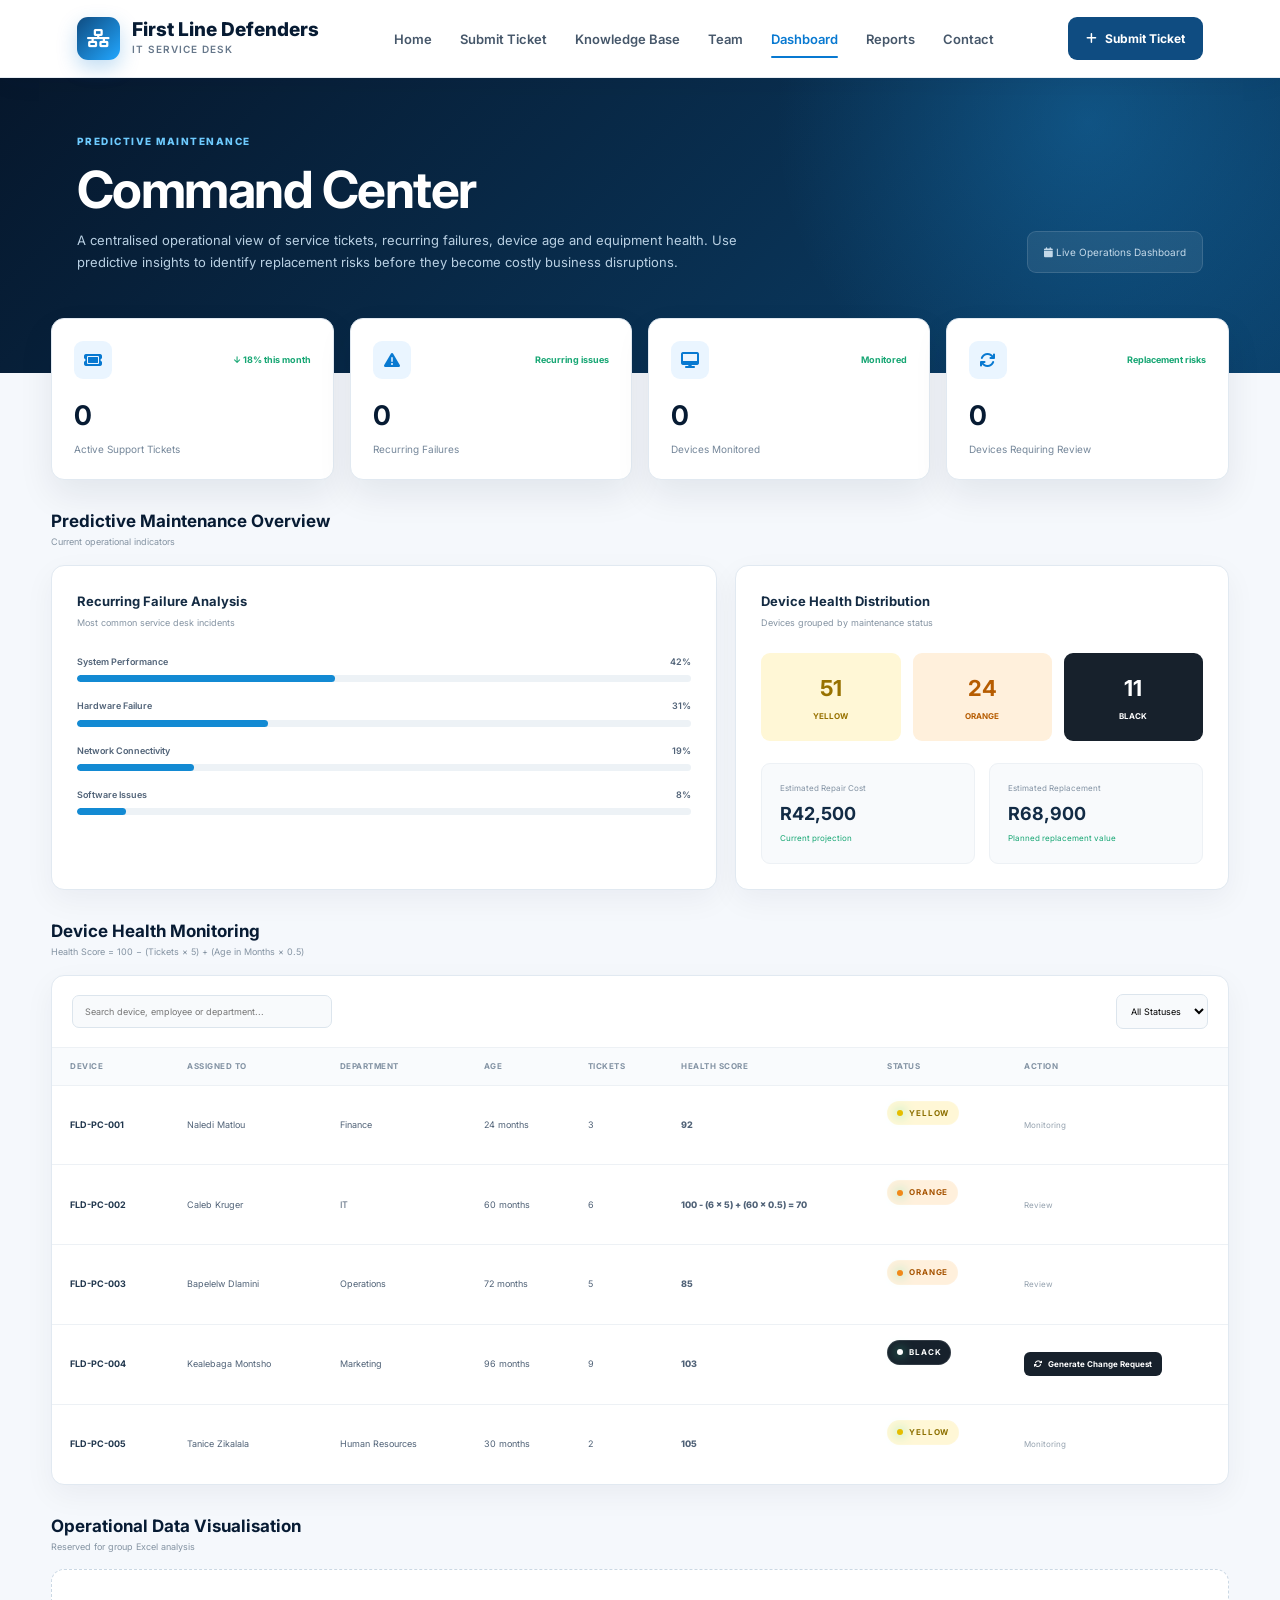
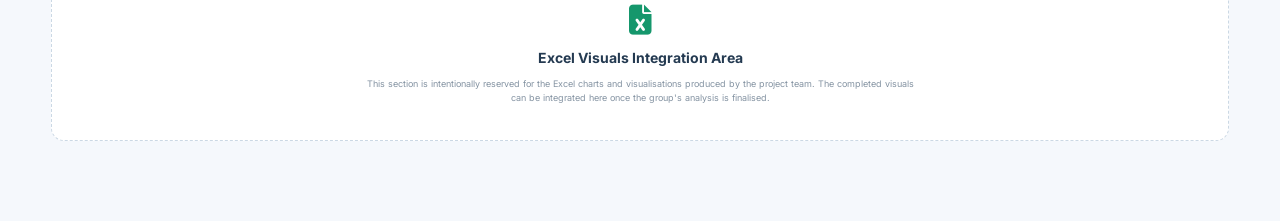
==== pages/dashboard.html @ 2c53c9c9 "Added Predictive Maintenance Command Center" ====
<!DOCTYPE html>
<html lang="en">

<head>

    <meta charset="UTF-8">
    <meta name="viewport" content="width=device-width, initial-scale=1.0">

    <title>Command Center | First Line Defenders</title>

    <link rel="preconnect" href="https://fonts.googleapis.com">
    <link rel="preconnect" href="https://fonts.gstatic.com" crossorigin>

    <link href="https://fonts.googleapis.com/css2?family=Inter:wght@400;500;600;700;800&display=swap"
        rel="stylesheet">

    <link rel="stylesheet"
        href="https://cdnjs.cloudflare.com/ajax/libs/font-awesome/6.6.0/css/all.min.css">

    <link rel="stylesheet" href="../css/style.css">


    <style>

        /* =====================================================
           FIRST LINE DEFENDERS
           PREDICTIVE MAINTENANCE COMMAND CENTER
        ===================================================== */

        .dashboard-page {
            min-height: 100vh;
            background: #f5f8fc;
        }


        /* =====================================================
           DASHBOARD HERO
        ===================================================== */

        .dashboard-hero {
            padding: 55px 6% 100px;
            color: white;

            background:
                radial-gradient(
                    circle at 85% 15%,
                    rgba(36, 172, 255, .25),
                    transparent 28%
                ),
                linear-gradient(
                    135deg,
                    #06172c,
                    #0b426d
                );
        }

        .dashboard-header {
            max-width: 1320px;
            margin: auto;

            display: flex;
            align-items: flex-end;
            justify-content: space-between;
            gap: 30px;
        }

        .dashboard-title-area {
            max-width: 700px;
        }

        .dashboard-title-area h1 {
            margin: 14px 0 12px;

            font-size: clamp(32px, 4vw, 52px);
            line-height: 1.05;

            letter-spacing: -1.5px;
        }

        .dashboard-title-area p {
            color: #b9d0e3;
            font-size: 13px;
            line-height: 1.7;
        }

        .dashboard-date {
            padding: 12px 16px;

            color: #c4d9e9;

            background: rgba(255,255,255,.08);

            border: 1px solid rgba(255,255,255,.12);

            border-radius: 9px;

            font-size: 10px;
        }


        /* =====================================================
           DASHBOARD CONTAINER
        ===================================================== */

        .dashboard-container {
            max-width: 1320px;

            margin: -55px auto 80px;

            padding: 0 4%;

            position: relative;
            z-index: 5;
        }


        /* =====================================================
           STAT CARDS
        ===================================================== */

        .stat-grid {
            display: grid;

            grid-template-columns:
                repeat(4, 1fr);

            gap: 16px;
        }

        .stat-card {
            padding: 22px;

            background: white;

            border: 1px solid #e1e9f1;

            border-radius: 13px;

            box-shadow:
                0 15px 35px rgba(7,27,51,.08);
        }

        .stat-card-top {
            display: flex;

            justify-content: space-between;
            align-items: center;
        }

        .stat-icon {
            width: 38px;
            height: 38px;

            display: grid;
            place-items: center;

            color: #0879d1;

            background: #eaf5ff;

            border-radius: 9px;
        }

        .stat-card h3 {
            margin-top: 15px;

            color: #071b33;

            font-size: 27px;
        }

        .stat-card p {
            margin-top: 4px;

            color: #75879a;

            font-size: 10px;
        }

        .stat-change {
            color: #16a673;

            font-size: 9px;
            font-weight: 700;
        }


        /* =====================================================
           SECTION
        ===================================================== */

        .dashboard-section {
            margin-top: 28px;
        }

        .dashboard-section-heading {
            display: flex;

            align-items: center;
            justify-content: space-between;

            margin-bottom: 15px;
        }

        .dashboard-section-heading h2 {
            color: #071b33;

            font-size: 17px;
        }

        .dashboard-section-heading p {
            color: #8493a2;

            font-size: 9px;
        }


        /* =====================================================
           ANALYTICS CARDS
        ===================================================== */

        .analytics-grid {
            display: grid;

            grid-template-columns:
                1.35fr 1fr;

            gap: 18px;
        }

        .analytics-card {
            padding: 25px;

            background: white;

            border: 1px solid #e1e9f1;

            border-radius: 13px;

            box-shadow:
                0 10px 30px rgba(7,27,51,.05);
        }

        .analytics-card h3 {
            color: #142b43;

            font-size: 13px;
        }

        .analytics-card-subtitle {
            margin-top: 4px;

            color: #8493a2;

            font-size: 9px;
        }


        /* =====================================================
           FAILURE BARS
        ===================================================== */

        .failure-list {
            margin-top: 25px;
        }

        .failure-item {
            margin-bottom: 17px;
        }

        .failure-label {
            display: flex;

            justify-content: space-between;

            margin-bottom: 6px;

            color: #506277;

            font-size: 9px;
            font-weight: 600;
        }

        .failure-bar {
            height: 7px;

            overflow: hidden;

            background: #edf2f6;

            border-radius: 20px;
        }

        .failure-progress {
            height: 100%;

            border-radius: 20px;

            background: #138ad3;
        }


        /* =====================================================
           HEALTH SUMMARY
        ===================================================== */

        .health-summary {
            display: grid;

            grid-template-columns:
                repeat(3, 1fr);

            gap: 12px;

            margin-top: 23px;
        }

        .health-box {
            padding: 18px 12px;

            text-align: center;

            border-radius: 9px;
        }

        .health-box strong {
            display: block;

            font-size: 22px;
        }

        .health-box span {
            display: block;

            margin-top: 4px;

            font-size: 8px;
            font-weight: 700;
        }

        .health-yellow {
            color: #987200;
            background: #fff7d6;
        }

        .health-orange {
            color: #b65c00;
            background: #fff0dc;
        }

        .health-black {
            color: #ffffff;
            background: #17212c;
        }


        /* =====================================================
           COST INSIGHT
        ===================================================== */

        .cost-grid {
            display: grid;

            grid-template-columns:
                1fr 1fr;

            gap: 14px;

            margin-top: 22px;
        }

        .cost-box {
            padding: 18px;

            border-radius: 9px;

            background: #f8fafc;

            border: 1px solid #edf1f5;
        }

        .cost-box span {
            display: block;

            color: #8292a3;

            font-size: 8px;
        }

        .cost-box strong {
            display: block;

            margin-top: 5px;

            color: #122b45;

            font-size: 18px;
        }

        .cost-box small {
            display: block;

            margin-top: 4px;

            color: #16a673;

            font-size: 8px;
        }


        /* =====================================================
           DEVICE TABLE
        ===================================================== */

        .device-card {
            overflow: hidden;

            background: white;

            border: 1px solid #e1e9f1;

            border-radius: 13px;

            box-shadow:
                0 10px 30px rgba(7,27,51,.05);
        }

        .device-toolbar {
            display: flex;

            justify-content: space-between;
            align-items: center;

            gap: 15px;

            padding: 18px 20px;

            border-bottom: 1px solid #edf1f5;
        }

        .device-search {
            width: 260px;

            padding: 10px 12px;

            background: #f8fafc;

            border: 1px solid #dce5ed;

            border-radius: 7px;

            outline: none;

            font-family: inherit;
            font-size: 9px;
        }

        .device-filter {
            padding: 10px;

            background: #f8fafc;

            border: 1px solid #dce5ed;

            border-radius: 7px;

            font-family: inherit;
            font-size: 9px;
        }

        .device-table-wrapper {
            overflow-x: auto;
        }

        .device-table {
            width: 100%;

            border-collapse: collapse;

            min-width: 900px;
        }

        .device-table th {
            padding: 12px 18px;

            color: #8292a3;

            background: #f9fbfd;

            text-align: left;

            font-size: 8px;
            font-weight: 700;

            text-transform: uppercase;
            letter-spacing: .5px;
        }

        .device-table td {
            padding: 15px 18px;

            color: #506277;

            border-top: 1px solid #edf1f5;

            font-size: 9px;
        }

        .device-table td strong {
            color: #20364d;
        }


        /* =====================================================
           STATUS
        ===================================================== */

        .status-pill {
            display: inline-flex;

            align-items: center;

            gap: 6px;

            padding: 5px 9px;

            border-radius: 20px;

            font-size: 8px;
            font-weight: 700;
        }

        .status-dot {
            width: 6px;
            height: 6px;

            border-radius: 50%;
        }

        .status-yellow {
            color: #8d7000;
            background: #fff7d6;
        }

        .status-yellow .status-dot {
            background: #e6bd00;
        }

        .status-orange {
            color: #a65300;
            background: #fff0dc;
        }

        .status-orange .status-dot {
            background: #f18a1a;
        }

        .status-black {
            color: white;
            background: #17212c;
        }

        .status-black .status-dot {
            background: #ffffff;
        }


        /* =====================================================
           HEALTH SCORE
        ===================================================== */

        .health-score {
            font-weight: 800;
        }

        .score-good {
            color: #15976c;
        }

        .score-warning {
            color: #d77900;
        }

        .score-critical {
            color: #202b35;
        }


        /* =====================================================
           CHANGE REQUEST BUTTON
        ===================================================== */

        .change-request-button {
            display: inline-flex;

            align-items: center;

            gap: 6px;

            padding: 7px 10px;

            color: white;

            background: #17212c;

            border: none;

            border-radius: 6px;

            cursor: pointer;

            font-family: inherit;

            font-size: 8px;
            font-weight: 700;

            transition: .2s ease;
        }

        .change-request-button:hover {
            background: #0879d1;

            transform: translateY(-1px);
        }

        .monitoring-text {
            color: #94a1ae;

            font-size: 8px;
        }


        /* =====================================================
           CHANGE REQUEST MODAL
        ===================================================== */

        .modal-overlay {
            display: none;

            position: fixed;

            inset: 0;

            z-index: 1000;

            align-items: center;
            justify-content: center;

            padding: 20px;

            background: rgba(3,15,29,.65);

            backdrop-filter: blur(5px);
        }

        .modal-overlay.show {
            display: flex;
        }

        .modal {
            width: 100%;
            max-width: 480px;

            padding: 30px;

            background: white;

            border-radius: 15px;

            box-shadow: 0 25px 80px rgba(0,0,0,.25);
        }

        .modal-icon {
            width: 50px;
            height: 50px;

            display: grid;

            place-items: center;

            margin-bottom: 15px;

            color: white;

            background: #17212c;

            border-radius: 10px;
        }

        .modal h2 {
            color: #071b33;

            font-size: 20px;
        }

        .modal p {
            margin-top: 8px;

            color: #718296;

            font-size: 10px;

            line-height: 1.6;
        }

        .change-details {
            margin: 20px 0;

            padding: 15px;

            background: #f7f9fb;

            border: 1px solid #e6edf3;

            border-radius: 8px;
        }

        .change-details div {
            display: flex;

            justify-content: space-between;

            padding: 6px 0;

            color: #718296;

            font-size: 9px;
        }

        .change-details strong {
            color: #26384b;
        }

        .modal-actions {
            display: flex;

            justify-content: flex-end;

            gap: 8px;
        }

        .modal-button {
            padding: 10px 15px;

            border-radius: 7px;

            border: none;

            font-family: inherit;

            font-size: 9px;
            font-weight: 700;

            cursor: pointer;
        }

        .modal-cancel {
            color: #66778a;

            background: #eef2f6;
        }

        .modal-confirm {
            color: white;

            background: #17212c;
        }


        /* =====================================================
           EXCEL PLACEHOLDER
        ===================================================== */

        .excel-placeholder {
            padding: 35px;

            text-align: center;

            background: white;

            border: 1.5px dashed #cbd8e4;

            border-radius: 13px;
        }

        .excel-placeholder i {
            margin-bottom: 12px;

            color: #15976c;

            font-size: 30px;
        }

        .excel-placeholder h3 {
            color: #243a51;

            font-size: 14px;
        }

        .excel-placeholder p {
            max-width: 550px;

            margin: 7px auto 0;

            color: #8493a2;

            font-size: 9px;

            line-height: 1.6;
        }


        /* =====================================================
           RESPONSIVE
        ===================================================== */

        @media(max-width:1000px) {

            .stat-grid {
                grid-template-columns:
                    repeat(2,1fr);
            }

            .analytics-grid {
                grid-template-columns: 1fr;
            }

        }


        @media(max-width:650px) {

            .dashboard-header {
                flex-direction: column;
                align-items: flex-start;
            }

            .stat-grid {
                grid-template-columns: 1fr;
            }

            .health-summary {
                grid-template-columns: 1fr;
            }

            .device-toolbar {
                flex-direction: column;
                align-items: stretch;
            }

            .device-search {
                width: 100%;
            }

        }

    </style>

</head>


<body>


<!-- =====================================================
     HEADER
===================================================== -->

<header class="site-header">

    <nav class="navbar">

        <a href="../index.html" class="brand">

            <div class="brand-icon">
                <i class="fa-solid fa-network-wired"></i>
            </div>

            <div>

                <span class="brand-name">
                    First Line Defenders
                </span>

                <span class="brand-subtitle">
                    IT Service Desk
                </span>

            </div>

        </a>


        <button
            class="mobile-menu-btn"
            id="mobileMenuBtn"
        >
            <i class="fa-solid fa-bars"></i>
        </button>


        <ul class="nav-links" id="navLinks">

            <li>
                <a href="../index.html">
                    Home
                </a>
            </li>

            <li>
                <a href="tickets.html">
                    Submit Ticket
                </a>
            </li>

            <li>
                <a href="knowledgebase.html">
                    Knowledge Base
                </a>
            </li>

            <li>
                <a href="team.html">
                    Team
                </a>
            </li>

            <li>
                <a
                    href="dashboard.html"
                    class="active"
                >
                    Dashboard
                </a>
            </li>

            <li>
                <a href="reports.html">
                    Reports
                </a>
            </li>

            <li>
                <a href="contact.html">
                    Contact
                </a>
            </li>

        </ul>


        <a
            href="tickets.html"
            class="nav-button"
        >

            <i class="fa-solid fa-plus"></i>

            Submit Ticket

        </a>

    </nav>

</header>


<main class="dashboard-page">


<!-- =====================================================
     HERO
===================================================== -->

<section class="dashboard-hero">

    <div class="dashboard-header">

        <div class="dashboard-title-area">

            <span class="section-label light">
                PREDICTIVE MAINTENANCE
            </span>

            <h1>
                Command Center
            </h1>

            <p>
                A centralised operational view of service tickets,
                recurring failures, device age and equipment health.
                Use predictive insights to identify replacement risks
                before they become costly business disruptions.
            </p>

        </div>


        <div class="dashboard-date">

            <i class="fa-solid fa-calendar"></i>

            Live Operations Dashboard

        </div>

    </div>

</section>


<!-- =====================================================
     DASHBOARD
===================================================== -->

<section class="dashboard-container">


    <!-- =================================================
         STATISTICS
    ================================================== -->

    <div class="stat-grid">


        <div class="stat-card">

            <div class="stat-card-top">

                <div class="stat-icon">
                    <i class="fa-solid fa-ticket"></i>
                </div>

                <span class="stat-change">
                    ↓ 18% this month
                </span>

            </div>

            <h3 data-target="124">
                0
            </h3>

            <p>
                Active Support Tickets
            </p>

        </div>


        <div class="stat-card">

            <div class="stat-card-top">

                <div class="stat-icon">
                    <i class="fa-solid fa-triangle-exclamation"></i>
                </div>

                <span class="stat-change">
                    Recurring issues
                </span>

            </div>

            <h3 data-target="37">
                0
            </h3>

            <p>
                Recurring Failures
            </p>

        </div>


        <div class="stat-card">

            <div class="stat-card-top">

                <div class="stat-icon">
                    <i class="fa-solid fa-desktop"></i>
                </div>

                <span class="stat-change">
                    Monitored
                </span>

            </div>

            <h3 data-target="86">
                0
            </h3>

            <p>
                Devices Monitored
            </p>

        </div>


        <div class="stat-card">

            <div class="stat-card-top">

                <div class="stat-icon">
                    <i class="fa-solid fa-arrows-rotate"></i>
                </div>

                <span class="stat-change">
                    Replacement risks
                </span>

            </div>

            <h3 data-target="11">
                0
            </h3>

            <p>
                Devices Requiring Review
            </p>

        </div>

    </div>


    <!-- =================================================
         ANALYTICS
    ================================================== -->

    <div class="dashboard-section">

        <div class="dashboard-section-heading">

            <div>

                <h2>
                    Predictive Maintenance Overview
                </h2>

                <p>
                    Current operational indicators
                </p>

            </div>

        </div>


        <div class="analytics-grid">


            <!-- FAILURE ANALYSIS -->

            <div class="analytics-card">

                <h3>
                    Recurring Failure Analysis
                </h3>

                <p class="analytics-card-subtitle">
                    Most common service desk incidents
                </p>


                <div class="failure-list">


                    <div class="failure-item">

                        <div class="failure-label">

                            <span>
                                System Performance
                            </span>

                            <span>
                                42%
                            </span>

                        </div>

                        <div class="failure-bar">

                            <div
                                class="failure-progress"
                                style="width:42%"
                            ></div>

                        </div>

                    </div>


                    <div class="failure-item">

                        <div class="failure-label">

                            <span>
                                Hardware Failure
                            </span>

                            <span>
                                31%
                            </span>

                        </div>

                        <div class="failure-bar">

                            <div
                                class="failure-progress"
                                style="width:31%"
                            ></div>

                        </div>

                    </div>


                    <div class="failure-item">

                        <div class="failure-label">

                            <span>
                                Network Connectivity
                            </span>

                            <span>
                                19%
                            </span>

                        </div>

                        <div class="failure-bar">

                            <div
                                class="failure-progress"
                                style="width:19%"
                            ></div>

                        </div>

                    </div>


                    <div class="failure-item">

                        <div class="failure-label">

                            <span>
                                Software Issues
                            </span>

                            <span>
                                8%
                            </span>

                        </div>

                        <div class="failure-bar">

                            <div
                                class="failure-progress"
                                style="width:8%"
                            ></div>

                        </div>

                    </div>

                </div>

            </div>


            <!-- HEALTH DISTRIBUTION -->

            <div class="analytics-card">

                <h3>
                    Device Health Distribution
                </h3>

                <p class="analytics-card-subtitle">
                    Devices grouped by maintenance status
                </p>


                <div class="health-summary">

                    <div class="health-box health-yellow">

                        <strong>
                            51
                        </strong>

                        <span>
                            YELLOW
                        </span>

                    </div>


                    <div class="health-box health-orange">

                        <strong>
                            24
                        </strong>

                        <span>
                            ORANGE
                        </span>

                    </div>


                    <div class="health-box health-black">

                        <strong>
                            11
                        </strong>

                        <span>
                            BLACK
                        </span>

                    </div>

                </div>


                <div class="cost-grid">

                    <div class="cost-box">

                        <span>
                            Estimated Repair Cost
                        </span>

                        <strong>
                            R42,500
                        </strong>

                        <small>
                            Current projection
                        </small>

                    </div>


                    <div class="cost-box">

                        <span>
                            Estimated Replacement
                        </span>

                        <strong>
                            R68,900
                        </strong>

                        <small>
                            Planned replacement value
                        </small>

                    </div>

                </div>

            </div>

        </div>

    </div>


    <!-- =================================================
         DEVICE MONITORING
    ================================================== -->

    <div class="dashboard-section">

        <div class="dashboard-section-heading">

            <div>

                <h2>
                    Device Health Monitoring
                </h2>

                <p>
                    Health Score = 100 − (Tickets × 5) + (Age in Months × 0.5)
                </p>

            </div>

        </div>


        <div class="device-card">


            <div class="device-toolbar">

                <input
                    type="text"
                    class="device-search"
                    id="deviceSearch"
                    placeholder="Search device, employee or department..."
                >


                <select
                    class="device-filter"
                    id="statusFilter"
                >

                    <option value="all">
                        All Statuses
                    </option>

                    <option value="yellow">
                        Yellow
                    </option>

                    <option value="orange">
                        Orange
                    </option>

                    <option value="black">
                        Black
                    </option>

                </select>

            </div>


            <div class="device-table-wrapper">

                <table class="device-table">

                    <thead>

                        <tr>

                            <th>
                                Device
                            </th>

                            <th>
                                Assigned To
                            </th>

                            <th>
                                Department
                            </th>

                            <th>
                                Age
                            </th>

                            <th>
                                Tickets
                            </th>

                            <th>
                                Health Score
                            </th>

                            <th>
                                Status
                            </th>

                            <th>
                                Action
                            </th>

                        </tr>

                    </thead>


                    <tbody id="deviceTableBody">


                        <!-- DEVICE 1 -->

                        <tr
                            data-status="yellow"
                            data-search="fld pc 001 naledi matlou finance"
                        >

                            <td>
                                <strong>
                                    FLD-PC-001
                                </strong>
                            </td>

                            <td>
                                Naledi Matlou
                            </td>

                            <td>
                                Finance
                            </td>

                            <td>
                                24 months
                            </td>

                            <td>
                                3
                            </td>

                            <td class="health-score score-good">
                                92
                            </td>

                            <td>

                                <span class="status-pill status-yellow">

                                    <span class="status-dot"></span>

                                    Yellow

                                </span>

                            </td>

                            <td>

                                <span class="monitoring-text">
                                    Monitoring
                                </span>

                            </td>

                        </tr>


                        <!-- DEVICE 2 -->

                        <tr
                            data-status="orange"
                            data-search="fld pc 002 caleb kruger it"
                        >

                            <td>
                                <strong>
                                    FLD-PC-002
                                </strong>
                            </td>

                            <td>
                                Caleb Kruger
                            </td>

                            <td>
                                IT
                            </td>

                            <td>
                                60 months
                            </td>

                            <td>
                                6
                            </td>

                            <td class="health-score score-warning">
                                100 - (6 × 5) + (60 × 0.5) = 70
                            </td>

                            <td>

                                <span class="status-pill status-orange">

                                    <span class="status-dot"></span>

                                    Orange

                                </span>

                            </td>

                            <td>

                                <span class="monitoring-text">
                                    Review
                                </span>

                            </td>

                        </tr>


                        <!-- DEVICE 3 -->

                        <tr
                            data-status="orange"
                            data-search="fld pc 003 bapelelw dlamini operations"
                        >

                            <td>
                                <strong>
                                    FLD-PC-003
                                </strong>
                            </td>

                            <td>
                                Bapelelw Dlamini
                            </td>

                            <td>
                                Operations
                            </td>

                            <td>
                                72 months
                            </td>

                            <td>
                                5
                            </td>

                            <td class="health-score score-warning">
                                85
                            </td>

                            <td>

                                <span class="status-pill status-orange">

                                    <span class="status-dot"></span>

                                    Orange

                                </span>

                            </td>

                            <td>

                                <span class="monitoring-text">
                                    Review
                                </span>

                            </td>

                        </tr>


                        <!-- DEVICE 4 -->

                        <tr
                            data-status="black"
                            data-search="fld pc 004 kealebaga montsho marketing"
                        >

                            <td>
                                <strong>
                                    FLD-PC-004
                                </strong>
                            </td>

                            <td>
                                Kealebaga Montsho
                            </td>

                            <td>
                                Marketing
                            </td>

                            <td>
                                96 months
                            </td>

                            <td>
                                9
                            </td>

                            <td class="health-score score-critical">
                                103
                            </td>

                            <td>

                                <span class="status-pill status-black">

                                    <span class="status-dot"></span>

                                    Black

                                </span>

                            </td>

                            <td>

                                <button
                                    class="change-request-button"
                                    onclick="openChangeRequest('FLD-PC-004','Kealebaga Montsho','Marketing','96 months','9','103')"
                                >

                                    <i class="fa-solid fa-arrows-rotate"></i>

                                    Generate Change Request

                                </button>

                            </td>

                        </tr>


                        <!-- DEVICE 5 -->

                        <tr
                            data-status="yellow"
                            data-search="fld pc 005 tanice zikalala human resources"
                        >

                            <td>
                                <strong>
                                    FLD-PC-005
                                </strong>
                            </td>

                            <td>
                                Tanice Zikalala
                            </td>

                            <td>
                                Human Resources
                            </td>

                            <td>
                                30 months
                            </td>

                            <td>
                                2
                            </td>

                            <td class="health-score score-good">
                                105
                            </td>

                            <td>

                                <span class="status-pill status-yellow">

                                    <span class="status-dot"></span>

                                    Yellow

                                </span>

                            </td>

                            <td>

                                <span class="monitoring-text">
                                    Monitoring
                                </span>

                            </td>

                        </tr>

                    </tbody>

                </table>

            </div>

        </div>

    </div>


    <!-- =================================================
         EXCEL VISUALS
    ================================================== -->

    <div class="dashboard-section">

        <div class="dashboard-section-heading">

            <div>

                <h2>
                    Operational Data Visualisation
                </h2>

                <p>
                    Reserved for group Excel analysis
                </p>

            </div>

        </div>


        <div class="excel-placeholder">

            <i class="fa-solid fa-file-excel"></i>

            <h3>
                Excel Visuals Integration Area
            </h3>

            <p>
                This section is intentionally reserved for the Excel
                charts and visualisations produced by the project team.
                The completed visuals can be integrated here once the
                group's analysis is finalised.
            </p>

        </div>

    </div>


</section>

</main>


<!-- =====================================================
     CHANGE REQUEST MODAL
===================================================== -->

<div
    class="modal-overlay"
    id="changeRequestModal"
>

    <div class="modal">

        <div class="modal-icon">

            <i class="fa-solid fa-arrows-rotate"></i>

        </div>


        <h2>
            Generate Replacement Change Request
        </h2>


        <p>
            This device has reached the Black maintenance status.
            A replacement change request should be created to prevent
            future service disruption.
        </p>


        <div
            class="change-details"
            id="changeDetails"
        >

        </div>


        <div class="modal-actions">

            <button
                class="modal-button modal-cancel"
                onclick="closeChangeRequest()"
            >
                Cancel
            </button>


            <button
                class="modal-button modal-confirm"
                onclick="confirmChangeRequest()"
            >

                <i class="fa-solid fa-check"></i>

                Create Change Request

            </button>

        </div>

    </div>

</div>


<!-- =====================================================
     JAVASCRIPT
===================================================== -->

<script>

    /* =====================================================
       MOBILE NAVIGATION
    ===================================================== */

    const mobileMenuBtn =
        document.getElementById("mobileMenuBtn");

    const navLinks =
        document.getElementById("navLinks");


    if (mobileMenuBtn && navLinks) {

        mobileMenuBtn.addEventListener("click", () => {

            navLinks.classList.toggle("show");

            const icon =
                mobileMenuBtn.querySelector("i");


            if (navLinks.classList.contains("show")) {

                icon.classList.remove("fa-bars");

                icon.classList.add("fa-xmark");

            } else {

                icon.classList.remove("fa-xmark");

                icon.classList.add("fa-bars");

            }

        });

    }


    /* =====================================================
       DEVICE SEARCH
    ===================================================== */

    const deviceSearch =
        document.getElementById("deviceSearch");

    const statusFilter =
        document.getElementById("statusFilter");

    const deviceRows =
        document.querySelectorAll("#deviceTableBody tr");


    function filterDevices() {

        const searchValue =
            deviceSearch.value.toLowerCase();

        const statusValue =
            statusFilter.value;


        deviceRows.forEach(row => {

            const searchText =
                row.dataset.search.toLowerCase();

            const rowStatus =
                row.dataset.status;


            const matchesSearch =
                searchText.includes(searchValue);


            const matchesStatus =
                statusValue === "all" ||
                rowStatus === statusValue;


            row.style.display =
                matchesSearch && matchesStatus
                    ? ""
                    : "none";

        });

    }


    deviceSearch.addEventListener(
        "input",
        filterDevices
    );


    statusFilter.addEventListener(
        "change",
        filterDevices
    );


    /* =====================================================
       CHANGE REQUEST
    ===================================================== */

    const modal =
        document.getElementById("changeRequestModal");

    const changeDetails =
        document.getElementById("changeDetails");


    function openChangeRequest(
        device,
        employee,
        department,
        age,
        tickets,
        score
    ) {

        changeDetails.innerHTML = `

            <div>
                <span>Device</span>
                <strong>${device}</strong>
            </div>

            <div>
                <span>Assigned To</span>
                <strong>${employee}</strong>
            </div>

            <div>
                <span>Department</span>
                <strong>${department}</strong>
            </div>

            <div>
                <span>Device Age</span>
                <strong>${age}</strong>
            </div>

            <div>
                <span>Support Tickets</span>
                <strong>${tickets}</strong>
            </div>

            <div>
                <span>Health Score</span>
                <strong>${score}</strong>
            </div>

        `;


        modal.classList.add("show");

    }


    function closeChangeRequest() {

        modal.classList.remove("show");

    }


    function confirmChangeRequest() {

        const changeNumber =
            "CR-" +
            Math.floor(
                100000 + Math.random() * 900000
            );


        changeDetails.innerHTML = `

            <div style="
                display:block;
                text-align:center;
                padding:15px;
            ">

                <strong style="
                    display:block;
                    font-size:18px;
                    color:#15976c;
                    margin-bottom:8px;
                ">
                    Change Request Created
                </strong>

                <span style="
                    display:block;
                    color:#718296;
                    margin-bottom:5px;
                ">
                    Replacement request reference
                </span>

                <strong style="
                    font-size:20px;
                    color:#071b33;
                ">
                    ${changeNumber}
                </strong>

            </div>

        `;


        document.querySelector(".modal-actions").innerHTML = `

            <button
                class="modal-button modal-confirm"
                onclick="closeChangeRequest()"
            >

                Close

            </button>

        `;

    }


    /* =====================================================
       CLOSE MODAL WHEN CLICKING OUTSIDE
    ===================================================== */

    modal.addEventListener("click", function(event) {

        if (event.target === modal) {

            closeChangeRequest();

        }

    });

</script>


</body>

</html>
---- css/style.css ----
/* =========================================================
   NOVATECH SERVICE OPERATIONS PORTAL
   Global Styles
========================================================= */

:root {
    --navy: #071b33;
    --dark-blue: #0f4c81;
    --blue: #0879d1;
    --bright-blue: #22a7ff;
    --light-blue: #eaf5ff;

    --white: #ffffff;
    --background: #f5f8fc;
    --surface: #ffffff;

    --text: #172536;
    --muted: #66778a;
    --border: #e2e9f1;

    --green: #16a673;
    --orange: #f59e0b;
    --purple: #7c5cff;

    --shadow: 0 15px 45px rgba(7, 27, 51, 0.08);
    --shadow-hover: 0 25px 55px rgba(7, 27, 51, 0.14);

    --radius: 18px;
}


/* =========================================================
   RESET
========================================================= */

* {
    margin: 0;
    padding: 0;
    box-sizing: border-box;
}

html {
    scroll-behavior: smooth;
}

body {
    font-family: "Inter", sans-serif;
    background: var(--background);
    color: var(--text);
    line-height: 1.6;
}

a {
    color: inherit;
    text-decoration: none;
}

button {
    font-family: inherit;
}

img {
    max-width: 100%;
}


/* =========================================================
   NAVIGATION
========================================================= */

.site-header {
    position: relative;
    z-index: 1000;
}

.navbar {
    width: 100%;
    min-height: 78px;

    padding: 0 6%;

    display: flex;
    align-items: center;
    justify-content: space-between;

    background: rgba(255, 255, 255, 0.96);

    border-bottom: 1px solid rgba(226, 233, 241, 0.8);

    box-shadow: 0 4px 25px rgba(7, 27, 51, 0.05);
}

.brand {
    display: flex;
    align-items: center;
    gap: 12px;

    min-width: 200px;
}

.brand-icon {
    width: 43px;
    height: 43px;

    display: grid;
    place-items: center;

    color: white;

    background: linear-gradient(
        135deg,
        var(--dark-blue),
        var(--bright-blue)
    );

    border-radius: 11px;

    box-shadow: 0 8px 20px rgba(8, 121, 209, 0.25);
}

.brand-icon i {
    font-size: 18px;
}

.brand-name {
    display: block;

    color: var(--navy);

    font-size: 19px;
    font-weight: 800;

    line-height: 1.1;
}

.brand-subtitle {
    display: block;

    color: var(--muted);

    font-size: 10px;
    font-weight: 600;

    text-transform: uppercase;
    letter-spacing: 1px;
}

.nav-links {
    display: flex;
    align-items: center;
    gap: 28px;

    list-style: none;
}

.nav-links a {
    position: relative;

    color: #46576a;

    font-size: 13px;
    font-weight: 600;

    padding: 29px 0;

    transition: 0.25s ease;
}

.nav-links a:hover,
.nav-links a.active {
    color: var(--blue);
}

.nav-links a.active::after {
    content: "";

    position: absolute;

    bottom: 18px;
    left: 0;

    width: 100%;
    height: 2px;

    background: var(--blue);

    border-radius: 5px;
}

.nav-button {
    display: inline-flex;
    align-items: center;
    gap: 8px;

    padding: 12px 18px;

    color: white;

    background: var(--dark-blue);

    border-radius: 9px;

    font-size: 12px;
    font-weight: 700;

    transition: 0.3s ease;
}

.nav-button:hover {
    background: var(--blue);
    transform: translateY(-2px);
}

.mobile-menu-btn {
    display: none;

    border: none;
    background: transparent;

    color: var(--navy);

    font-size: 24px;

    cursor: pointer;
}


/* =========================================================
   HERO
========================================================= */

.hero {
    position: relative;
    overflow: hidden;

    min-height: 690px;

    display: flex;
    align-items: center;

    padding: 90px 7%;

    color: white;

    background:
        radial-gradient(
            circle at 80% 20%,
            rgba(34, 167, 255, 0.22),
            transparent 30%
        ),
        radial-gradient(
            circle at 20% 80%,
            rgba(8, 121, 209, 0.2),
            transparent 30%
        ),
        linear-gradient(
            135deg,
            #06172c 0%,
            #0b2f55 50%,
            #0b4d80 100%
        );
}

.hero::before {
    content: "";

    position: absolute;

    width: 600px;
    height: 600px;

    right: -200px;
    top: -200px;

    border: 1px solid rgba(255, 255, 255, 0.08);

    border-radius: 50%;
}

.hero::after {
    content: "";

    position: absolute;

    width: 400px;
    height: 400px;

    right: -70px;
    top: -100px;

    border: 1px solid rgba(255, 255, 255, 0.06);

    border-radius: 50%;
}

.hero-grid {
    position: relative;
    z-index: 2;

    width: 100%;
    max-width: 1450px;

    margin: 0 auto;

    display: grid;
    grid-template-columns: 1fr 0.9fr;

    align-items: center;

    gap: 70px;
}

.hero-content {
    max-width: 700px;
}

.status-pill {
    display: inline-flex;
    align-items: center;
    gap: 9px;

    margin-bottom: 24px;
    padding: 8px 14px;

    color: #a9dfff;

    background: rgba(255, 255, 255, 0.07);

    border: 1px solid rgba(255, 255, 255, 0.12);

    border-radius: 50px;

    font-size: 11px;
    font-weight: 700;

    text-transform: uppercase;
    letter-spacing: 0.8px;
}

.status-dot {
    width: 7px;
    height: 7px;

    background: #42e6a4;

    border-radius: 50%;

    box-shadow: 0 0 12px #42e6a4;
}

.hero h1 {
    max-width: 750px;

    margin-bottom: 24px;

    font-size: clamp(44px, 5vw, 72px);
    line-height: 1.04;

    letter-spacing: -2.5px;
}

.hero h1 span {
    display: block;

    color: #59c2ff;
}

.hero-description {
    max-width: 650px;

    margin-bottom: 35px;

    color: #c4d7e9;

    font-size: 16px;
    line-height: 1.8;
}

.hero-buttons {
    display: flex;
    flex-wrap: wrap;
    gap: 13px;

    margin-bottom: 35px;
}

.primary-button,
.secondary-button {
    display: inline-flex;
    align-items: center;
    justify-content: center;
    gap: 9px;

    padding: 14px 21px;

    border-radius: 9px;

    font-size: 12px;
    font-weight: 700;

    transition: 0.3s ease;
}

.primary-button {
    color: white;

    background: var(--blue);

    box-shadow: 0 12px 25px rgba(8, 121, 209, 0.25);
}

.primary-button:hover {
    background: var(--bright-blue);
    transform: translateY(-3px);
}

.secondary-button {
    color: white;

    background: rgba(255, 255, 255, 0.07);

    border: 1px solid rgba(255, 255, 255, 0.2);
}

.secondary-button:hover {
    background: rgba(255, 255, 255, 0.13);

    transform: translateY(-3px);
}

.secondary-button.dark {
    color: var(--navy);

    background: white;

    border: none;
}

.hero-trust {
    display: flex;
    flex-wrap: wrap;
    gap: 20px;
}

.trust-item {
    display: flex;
    align-items: center;
    gap: 8px;

    color: #b8cadb;

    font-size: 11px;
    font-weight: 600;
}

.trust-item i {
    color: #56c4ff;
}


/* =========================================================
   HERO DASHBOARD PREVIEW
========================================================= */

.hero-dashboard {
    animation: floatDashboard 6s ease-in-out infinite;
}

@keyframes floatDashboard {

    0%,
    100% {
        transform: translateY(0);
    }

    50% {
        transform: translateY(-10px);
    }
}

.dashboard-window {
    overflow: hidden;

    background: #f6f9fc;

    border: 1px solid rgba(255, 255, 255, 0.16);

    border-radius: 18px;

    box-shadow: 0 35px 80px rgba(0, 0, 0, 0.35);
}

.window-header {
    height: 45px;

    display: flex;
    align-items: center;
    justify-content: space-between;

    padding: 0 17px;

    color: #718096;

    background: #ffffff;

    border-bottom: 1px solid #e5ebf1;

    font-size: 10px;
    font-weight: 700;
}

.window-controls {
    display: flex;
    gap: 5px;
}

.window-controls span {
    width: 7px;
    height: 7px;

    border-radius: 50%;

    background: #c7d0da;
}

.mini-dashboard {
    padding: 25px;
}

.mini-title {
    display: flex;
    justify-content: space-between;
    align-items: center;

    margin-bottom: 20px;
}

.mini-title small {
    color: #7a8999;

    font-size: 8px;
    font-weight: 800;

    letter-spacing: 1.2px;
}

.mini-title h3 {
    margin-top: 3px;

    color: var(--navy);

    font-size: 16px;
}

.live-badge {
    display: flex;
    align-items: center;
    gap: 5px;

    padding: 5px 8px;

    color: #15996a;

    background: #e8faf3;

    border-radius: 5px;

    font-size: 8px;
    font-weight: 800;
}

.live-badge span {
    width: 5px;
    height: 5px;

    background: #16a673;

    border-radius: 50%;
}

.mini-stats {
    display: grid;
    grid-template-columns: 1fr 1fr;

    gap: 10px;

    margin-bottom: 12px;
}

.mini-card {
    padding: 15px;

    background: white;

    border: 1px solid #e6edf3;

    border-radius: 10px;
}

.mini-card span {
    display: block;

    color: #8190a0;

    font-size: 9px;
    font-weight: 600;
}

.mini-card strong {
    display: inline-block;

    margin: 4px 7px 0 0;

    color: var(--navy);

    font-size: 22px;
}

.mini-card small {
    font-size: 8px;
    font-weight: 700;
}

.positive {
    color: var(--green);
}

.negative {
    color: #e25858;
}

.health-panel {
    padding: 15px;

    margin-bottom: 12px;

    background: white;

    border: 1px solid #e6edf3;

    border-radius: 10px;
}

.health-header {
    display: flex;
    justify-content: space-between;

    margin-bottom: 10px;

    color: #617284;

    font-size: 9px;
    font-weight: 600;
}

.health-header strong {
    color: var(--blue);

    font-size: 14px;
}

.health-bar {
    height: 8px;

    overflow: hidden;

    background: #e8eef4;

    border-radius: 20px;
}

.health-progress {
    width: 74%;
    height: 100%;

    background: linear-gradient(
        90deg,
        #f59e0b,
        #18b879
    );

    border-radius: 20px;
}

.health-labels {
    display: flex;
    justify-content: space-between;

    margin-top: 6px;

    color: #9aa7b4;

    font-size: 7px;
}

.mini-alert {
    display: flex;
    align-items: center;
    gap: 10px;

    padding: 12px;

    background: #fff9ed;

    border: 1px solid #f8e6ba;

    border-radius: 9px;

    color: #7b6332;
}

.alert-icon {
    width: 28px;
    height: 28px;

    display: grid;
    place-items: center;

    color: #d68a00;

    background: #fff0c9;

    border-radius: 7px;
}

.mini-alert div:nth-child(2) {
    flex: 1;
}

.mini-alert strong,
.mini-alert small {
    display: block;
}

.mini-alert strong {
    font-size: 9px;
}

.mini-alert small {
    margin-top: 2px;

    font-size: 7px;
}


/* =========================================================
   GENERIC SECTIONS
========================================================= */

.quick-section,
.mission-section,
.services-section,
.cta-section {
    padding: 100px 7%;
}

.section-heading {
    display: flex;
    justify-content: space-between;
    align-items: end;

    margin-bottom: 42px;
}

.section-heading > p {
    max-width: 450px;

    color: var(--muted);

    font-size: 14px;
}

.section-heading.centered {
    display: block;

    text-align: center;
}

.section-heading.centered > p {
    margin: 15px auto 0;
}

.section-label {
    display: block;

    margin-bottom: 9px;

    color: var(--blue);

    font-size: 10px;
    font-weight: 800;

    text-transform: uppercase;
    letter-spacing: 1.5px;
}

.section-label.light {
    color: #6ecbff;
}

.section-heading h2,
.mission-content h2 {
    color: var(--navy);

    font-size: clamp(30px, 3vw, 45px);

    line-height: 1.15;

    letter-spacing: -1.5px;
}


/* =========================================================
   QUICK ACCESS
========================================================= */

.quick-grid {
    display: grid;
    grid-template-columns: repeat(4, 1fr);

    gap: 18px;
}

.quick-card {
    position: relative;

    display: flex;
    align-items: center;
    gap: 15px;

    padding: 23px;

    background: white;

    border: 1px solid var(--border);

    border-radius: 14px;

    box-shadow: var(--shadow);

    transition: 0.3s ease;
}

.quick-card:hover {
    transform: translateY(-6px);

    border-color: #c8e4f8;

    box-shadow: var(--shadow-hover);
}

.quick-icon {
    flex: 0 0 auto;

    width: 48px;
    height: 48px;

    display: grid;
    place-items: center;

    border-radius: 12px;

    font-size: 18px;
}

.quick-icon.blue {
    color: var(--blue);
    background: #e8f4ff;
}

.quick-icon.purple {
    color: var(--purple);
    background: #f0ecff;
}

.quick-icon.green {
    color: var(--green);
    background: #e8faf3;
}

.quick-icon.orange {
    color: var(--orange);
    background: #fff5df;
}

.quick-card h3 {
    margin-bottom: 3px;

    color: var(--navy);

    font-size: 13px;
}

.quick-card p {
    color: var(--muted);

    font-size: 10px;

    line-height: 1.5;
}

.card-arrow {
    margin-left: auto;

    color: #b1bfcc;

    font-size: 11px;

    transition: 0.3s;
}

.quick-card:hover .card-arrow {
    color: var(--blue);
    transform: translateX(4px);
}


/* =========================================================
   MISSION
========================================================= */

.mission-section {
    background: #edf4fa;
}

.mission-grid {
    max-width: 1250px;

    margin: auto;

    display: grid;
    grid-template-columns: 1fr 1fr;

    align-items: center;

    gap: 90px;
}

.mission-content h2 {
    margin-bottom: 25px;
}

.mission-content h2 span {
    color: var(--blue);
}

.mission-content p {
    margin-bottom: 17px;

    color: var(--muted);

    font-size: 14px;
}

.text-link {
    display: inline-flex;
    align-items: center;
    gap: 10px;

    margin-top: 12px;

    color: var(--blue);

    font-size: 12px;
    font-weight: 800;
}

.text-link:hover i {
    transform: translateX(5px);
}

.text-link i {
    transition: 0.3s;
}


/* =========================================================
   NETWORK VISUAL
========================================================= */

.network-card {
    padding: 25px;

    background: white;

    border: 1px solid var(--border);

    border-radius: 18px;

    box-shadow: var(--shadow);
}

.network-header {
    display: flex;
    justify-content: space-between;

    color: #718096;

    font-size: 9px;
    font-weight: 800;

    letter-spacing: 1px;
}

.online {
    display: flex;
    align-items: center;
    gap: 5px;

    color: var(--green);

    letter-spacing: 0;
}

.online span {
    width: 6px;
    height: 6px;

    background: var(--green);

    border-radius: 50%;
}

.network-map {
    position: relative;

    height: 280px;

    margin: 20px 0;
}

.network-node {
    position: absolute;

    width: 48px;
    height: 48px;

    display: grid;
    place-items: center;

    color: white;

    background: var(--dark-blue);

    border: 5px solid white;

    border-radius: 50%;

    box-shadow: 0 8px 20px rgba(15, 76, 129, 0.25);

    z-index: 2;
}

.network-node.main-node {
    top: 105px;
    left: calc(50% - 24px);

    width: 58px;
    height: 58px;

    background: linear-gradient(
        135deg,
        var(--dark-blue),
        var(--blue)
    );

    font-size: 18px;
}

.node-one {
    top: 30px;
    left: 15%;
}

.node-two {
    top: 30px;
    right: 15%;

    background: var(--green);
}

.node-three {
    bottom: 25px;
    left: 15%;

    background: var(--orange);
}

.node-four {
    bottom: 25px;
    right: 15%;

    background: var(--purple);
}

.network-line {
    position: absolute;

    height: 2px;

    background: #dce8f2;

    transform-origin: left center;

    z-index: 1;
}

.line-one {
    width: 155px;

    top: 110px;
    left: 25%;

    transform: rotate(25deg);
}

.line-two {
    width: 155px;

    top: 110px;
    left: 53%;

    transform: rotate(-25deg);
}

.line-three {
    width: 155px;

    top: 150px;
    left: 25%;

    transform: rotate(-25deg);
}

.line-four {
    width: 155px;

    top: 150px;
    left: 53%;

    transform: rotate(25deg);
}

.network-footer {
    display: grid;
    grid-template-columns: repeat(3, 1fr);

    padding-top: 20px;

    border-top: 1px solid var(--border);

    text-align: center;
}

.network-footer strong,
.network-footer span {
    display: block;
}

.network-footer strong {
    color: var(--navy);

    font-size: 17px;
}

.network-footer span {
    margin-top: 3px;

    color: var(--muted);

    font-size: 8px;
}


/* =========================================================
   SERVICES
========================================================= */

.services-grid {
    max-width: 1250px;

    margin: auto;

    display: grid;
    grid-template-columns: repeat(4, 1fr);

    gap: 20px;
}

.service-card {
    position: relative;

    min-height: 300px;

    padding: 30px;

    background: white;

    border: 1px solid var(--border);

    border-radius: 16px;

    box-shadow: var(--shadow);

    transition: 0.3s ease;
}

.service-card:hover {
    transform: translateY(-7px);

    box-shadow: var(--shadow-hover);
}

.service-card > i {
    display: block;

    margin: 35px 0 20px;

    color: var(--blue);

    font-size: 30px;
}

.service-card h3 {
    margin-bottom: 10px;

    color: var(--navy);

    font-size: 17px;
}

.service-card p {
    color: var(--muted);

    font-size: 12px;
}

.service-number {
    color: #a7b7c7;

    font-size: 10px;
    font-weight: 800;
}

.service-card.featured {
    overflow: hidden;

    color: white;

    background:
        radial-gradient(
            circle at 90% 10%,
            rgba(80, 196, 255, 0.3),
            transparent 35%
        ),
        linear-gradient(
            145deg,
            #092b4d,
            #075b91
        );

    border: none;
}

.service-card.featured > i,
.service-card.featured h3 {
    color: white;
}

.service-card.featured p {
    color: #bcd5e7;
}

.service-card.featured .service-number {
    color: #72b9df;
}

.featured-badge {
    position: absolute;

    top: 25px;
    right: 25px;

    padding: 5px 8px;

    color: #a8e0ff;

    background: rgba(255, 255, 255, 0.1);

    border-radius: 5px;

    font-size: 7px;
    font-weight: 800;

    letter-spacing: 0.8px;
}

.service-card.featured a {
    display: inline-flex;
    align-items: center;
    gap: 8px;

    margin-top: 20px;

    color: #64c9ff;

    font-size: 10px;
    font-weight: 800;
}


/* =========================================================
   IMPACT
========================================================= */

.impact-section {
    display: grid;
    grid-template-columns: 0.9fr 1.1fr;

    gap: 70px;

    padding: 90px 8%;

    color: white;

    background:
        radial-gradient(
            circle at 90% 50%,
            rgba(34, 167, 255, 0.18),
            transparent 30%
        ),
        var(--navy);
}

.impact-content h2 {
    margin-bottom: 20px;

    color: white;

    font-size: clamp(32px, 4vw, 52px);

    line-height: 1.1;

    letter-spacing: -1.5px;
}

.impact-content h2 span {
    color: #59c2ff;
}

.impact-content p {
    max-width: 500px;

    color: #a9bfd2;

    font-size: 14px;
}

.impact-stats {
    display: grid;
    grid-template-columns: 1fr 1fr;

    gap: 25px;
}

.impact-stat {
    padding: 20px;

    background: rgba(255, 255, 255, 0.045);

    border: 1px solid rgba(255, 255, 255, 0.09);

    border-radius: 13px;
}

.impact-stat strong {
    display: block;

    color: #5ec7ff;

    font-size: 36px;

    line-height: 1;
}

.impact-stat span {
    display: block;

    margin-top: 10px;

    color: #9eb5c9;

    font-size: 10px;
}


/* =========================================================
   CTA
========================================================= */

.cta-box {
    max-width: 1200px;

    margin: auto;

    display: flex;
    justify-content: space-between;
    align-items: center;

    gap: 40px;

    padding: 50px;

    background:
        linear-gradient(
            135deg,
            #edf7ff,
            #f7fbff
        );

    border: 1px solid #d8ebfa;

    border-radius: 20px;
}

.cta-box h2 {
    margin-bottom: 8px;

    color: var(--navy);

    font-size: 30px;
}

.cta-box p {
    color: var(--muted);

    font-size: 13px;
}

.cta-buttons {
    display: flex;
    gap: 10px;

    flex-shrink: 0;
}


/* =========================================================
   FOOTER
========================================================= */

.footer {
    padding: 70px 7% 25px;

    color: #a5b8c9;

    background: #061525;
}

.footer-grid {
    max-width: 1300px;

    margin: auto;

    display: grid;
    grid-template-columns: 1.6fr 1fr 1fr 1.2fr;

    gap: 60px;
}

.footer .brand-name {
    color: white;
}

.footer .brand-subtitle {
    color: #71879b;
}

.footer-brand > p {
    max-width: 350px;

    margin-top: 20px;

    color: #8298ab;

    font-size: 11px;
}

.footer-column h4 {
    margin-bottom: 18px;

    color: white;

    font-size: 12px;
}

.footer-column a,
.footer-column p {
    display: block;

    margin-bottom: 10px;

    color: #8197aa;

    font-size: 10px;
}

.footer-column a:hover {
    color: #55c5ff;
}

.footer-column p i {
    width: 18px;

    color: #4bbfff;
}

.footer-bottom {
    max-width: 1300px;

    margin: 50px auto 0;

    padding-top: 20px;

    display: flex;
    justify-content: space-between;

    border-top: 1px solid rgba(255, 255, 255, 0.08);

    color: #60788c;

    font-size: 9px;
}


/* =========================================================
   RESPONSIVE
========================================================= */

@media (max-width: 1150px) {

    .nav-links {
        gap: 16px;
    }

    .nav-links a {
        font-size: 11px;
    }

    .quick-grid,
    .services-grid {
        grid-template-columns: repeat(2, 1fr);
    }

    .hero-grid {
        grid-template-columns: 1fr;
    }

    .hero-dashboard {
        max-width: 650px;
    }

    .mission-grid {
        grid-template-columns: 1fr;
    }

    .services-grid {
        max-width: 800px;
    }

    .impact-section {
        grid-template-columns: 1fr;
    }
}


@media (max-width: 800px) {

    .navbar {
        min-height: 70px;

        padding: 0 5%;
    }

    .mobile-menu-btn {
        display: block;
    }

    .nav-button {
        display: none;
    }

    .nav-links {
        position: absolute;

        top: 70px;
        left: 0;

        width: 100%;

        display: none;
        flex-direction: column;

        gap: 0;

        padding: 15px 5%;

        background: white;

        border-top: 1px solid var(--border);

        box-shadow: 0 15px 30px rgba(0, 0, 0, 0.08);
    }

    .nav-links.show {
        display: flex;
    }

    .nav-links a {
        display: block;

        padding: 13px 0;
    }

    .nav-links a.active::after {
        display: none;
    }

    .hero {
        min-height: auto;

        padding: 90px 6%;
    }

    .hero-grid {
        gap: 50px;
    }

    .hero h1 {
        letter-spacing: -1.5px;
    }

    .section-heading {
        display: block;
    }

    .section-heading > p {
        margin-top: 15px;
    }

    .cta-box {
        flex-direction: column;
        align-items: flex-start;
    }

    .footer-grid {
        grid-template-columns: 1fr 1fr;

        gap: 35px;
    }
}


@media (max-width: 560px) {

    .brand {
        min-width: auto;
    }

    .brand-subtitle {
        display: none;
    }

    .hero-buttons {
        flex-direction: column;
    }

    .primary-button,
    .secondary-button {
        width: 100%;
    }

    .hero-trust {
        flex-direction: column;
        gap: 10px;
    }

    .quick-grid,
    .services-grid,
    .impact-stats {
        grid-template-columns: 1fr;
    }

    .quick-section,
    .mission-section,
    .services-section,
    .cta-section {
        padding: 70px 5%;
    }

    .impact-section {
        padding: 70px 5%;
    }

    .network-map {
        transform: scale(0.85);
    }

    .cta-box {
        padding: 30px;
    }

    .cta-buttons {
        width: 100%;
        flex-direction: column;
    }

    .footer-grid {
        grid-template-columns: 1fr;
    }

    .footer-bottom {
        flex-direction: column;
        gap: 8px;
    }
}
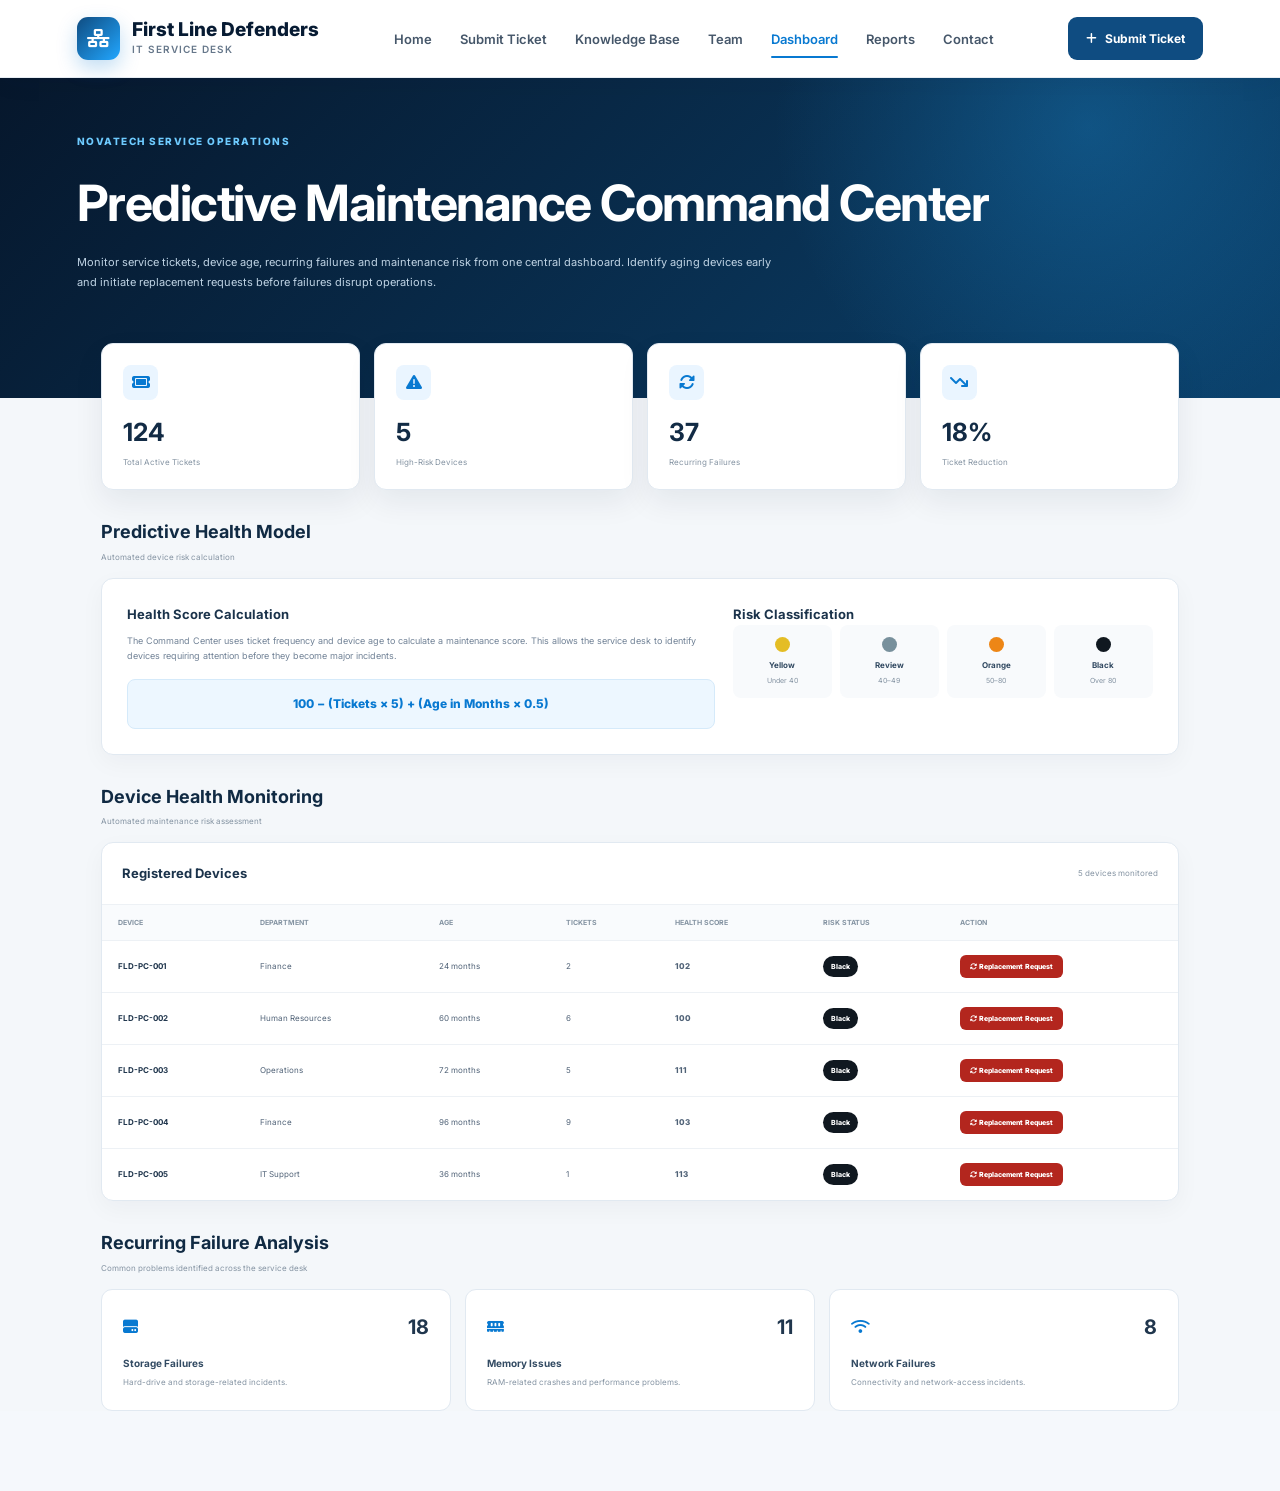
==== commit 0cab941a: "done" ====
--- a/pages/dashboard.html
+++ b/pages/dashboard.html
@@ -9,7 +9,7 @@
     <title>Command Center | First Line Defenders</title>
 
     <link rel="preconnect" href="https://fonts.googleapis.com">
-    <link rel="preconnect" href="https://fonts.gstatic.com" crossorigin>
+    <link rel="preconnect" href="https://fonts.gstatic.com" crossorigin">
 
     <link href="https://fonts.googleapis.com/css2?family=Inter:wght@400;500;600;700;800&display=swap"
         rel="stylesheet">
@@ -22,29 +22,26 @@
 
     <style>
 
-        /* =====================================================
-           FIRST LINE DEFENDERS
-           PREDICTIVE MAINTENANCE COMMAND CENTER
-        ===================================================== */
+        /* =========================
+           COMMAND CENTER
+        ========================= */
 
         .dashboard-page {
             min-height: 100vh;
-            background: #f5f8fc;
-        }
-
-
-        /* =====================================================
-           DASHBOARD HERO
-        ===================================================== */
+            background: #f4f7fa;
+        }
+
+
+        /* HERO */
 
         .dashboard-hero {
-            padding: 55px 6% 100px;
+            padding: 55px 6% 105px;
             color: white;
 
             background:
                 radial-gradient(
                     circle at 85% 15%,
-                    rgba(36, 172, 255, .25),
+                    rgba(36,172,255,.25),
                     transparent 28%
                 ),
                 linear-gradient(
@@ -54,102 +51,77 @@
                 );
         }
 
-        .dashboard-header {
-            max-width: 1320px;
+
+        .dashboard-hero-inner {
+            max-width: 1180px;
             margin: auto;
-
-            display: flex;
-            align-items: flex-end;
-            justify-content: space-between;
-            gap: 30px;
-        }
-
-        .dashboard-title-area {
+        }
+
+
+        .dashboard-hero h1 {
+            margin: 14px 0 10px;
+
+            font-size: clamp(34px, 5vw, 50px);
+
+            letter-spacing: -1.5px;
+        }
+
+
+        .dashboard-hero p {
             max-width: 700px;
-        }
-
-        .dashboard-title-area h1 {
-            margin: 14px 0 12px;
-
-            font-size: clamp(32px, 4vw, 52px);
-            line-height: 1.05;
-
-            letter-spacing: -1.5px;
-        }
-
-        .dashboard-title-area p {
-            color: #b9d0e3;
-            font-size: 13px;
-            line-height: 1.7;
-        }
-
-        .dashboard-date {
-            padding: 12px 16px;
-
-            color: #c4d9e9;
-
-            background: rgba(255,255,255,.08);
-
-            border: 1px solid rgba(255,255,255,.12);
-
-            border-radius: 9px;
-
-            font-size: 10px;
-        }
-
-
-        /* =====================================================
-           DASHBOARD CONTAINER
-        ===================================================== */
+
+            color: #bfd3e4;
+
+            font-size: 11px;
+
+            line-height: 1.8;
+        }
+
+
+        /* CONTAINER */
 
         .dashboard-container {
-            max-width: 1320px;
+            max-width: 1180px;
 
             margin: -55px auto 80px;
 
             padding: 0 4%;
 
             position: relative;
+
             z-index: 5;
         }
 
 
-        /* =====================================================
-           STAT CARDS
-        ===================================================== */
-
-        .stat-grid {
+        /* TOP STAT CARDS */
+
+        .dashboard-stats {
             display: grid;
 
             grid-template-columns:
                 repeat(4, 1fr);
 
-            gap: 16px;
-        }
-
-        .stat-card {
-            padding: 22px;
+            gap: 14px;
+        }
+
+
+        .dashboard-stat {
+            padding: 21px;
 
             background: white;
 
             border: 1px solid #e1e9f1;
 
-            border-radius: 13px;
+            border-radius: 12px;
 
             box-shadow:
-                0 15px 35px rgba(7,27,51,.08);
-        }
-
-        .stat-card-top {
-            display: flex;
-
-            justify-content: space-between;
-            align-items: center;
-        }
-
-        .stat-icon {
-            width: 38px;
-            height: 38px;
+                0 12px 30px rgba(7,27,51,.07);
+        }
+
+
+        .dashboard-stat-icon {
+            width: 35px;
+            height: 35px;
 
             display: grid;
             place-items: center;
@@ -158,700 +130,649 @@
 
             background: #eaf5ff;
 
-            border-radius: 9px;
-        }
-
-        .stat-card h3 {
-            margin-top: 15px;
-
-            color: #071b33;
-
-            font-size: 27px;
-        }
-
-        .stat-card p {
+            border-radius: 8px;
+        }
+
+
+        .dashboard-stat strong {
+            display: block;
+
+            margin-top: 12px;
+
+            color: #122b45;
+
+            font-size: 25px;
+        }
+
+
+        .dashboard-stat span {
+            display: block;
+
             margin-top: 4px;
 
-            color: #75879a;
-
-            font-size: 10px;
-        }
-
-        .stat-change {
-            color: #16a673;
-
-            font-size: 9px;
-            font-weight: 700;
-        }
-
-
-        /* =====================================================
-           SECTION
-        ===================================================== */
+            color: #8493a2;
+
+            font-size: 8px;
+        }
+
+
+        /* SECTION */
 
         .dashboard-section {
             margin-top: 28px;
         }
 
-        .dashboard-section-heading {
+
+        .dashboard-section-header {
             display: flex;
 
+            justify-content: space-between;
+
+            align-items: end;
+
+            margin-bottom: 14px;
+        }
+
+
+        .dashboard-section-header h2 {
+            color: #102a43;
+
+            font-size: 18px;
+        }
+
+
+        .dashboard-section-header p {
+            margin-top: 4px;
+
+            color: #8493a2;
+
+            font-size: 8px;
+        }
+
+
+        /* HEALTH INFO */
+
+        .formula-card {
+            display: grid;
+
+            grid-template-columns:
+                1.4fr 1fr;
+
+            gap: 18px;
+
+            padding: 25px;
+
+            background: white;
+
+            border: 1px solid #e1e9f1;
+
+            border-radius: 12px;
+
+            box-shadow:
+                0 8px 25px rgba(7,27,51,.04);
+        }
+
+
+        .formula-card h3 {
+            color: #1b334b;
+
+            font-size: 13px;
+        }
+
+
+        .formula-card p {
+            margin-top: 8px;
+
+            color: #718296;
+
+            font-size: 9px;
+
+            line-height: 1.7;
+        }
+
+
+        .formula {
+            margin-top: 16px;
+
+            padding: 14px;
+
+            color: #0879d1;
+
+            background: #edf7ff;
+
+            border: 1px solid #d5eafa;
+
+            border-radius: 8px;
+
+            text-align: center;
+
+            font-size: 12px;
+
+            font-weight: 800;
+        }
+
+
+        .risk-legend {
+            display: grid;
+
+            grid-template-columns:
+                repeat(4, 1fr);
+
+            gap: 8px;
+
             align-items: center;
+        }
+
+
+        .risk-item {
+            padding: 12px 8px;
+
+            background: #f8fafc;
+
+            border-radius: 8px;
+
+            text-align: center;
+        }
+
+
+        .risk-dot {
+            width: 15px;
+            height: 15px;
+
+            margin: auto auto 7px;
+
+            border-radius: 50%;
+        }
+
+
+        .yellow-dot {
+            background: #e4bd25;
+        }
+
+
+        .review-dot {
+            background: #78909c;
+        }
+
+
+        .orange-dot {
+            background: #ed8616;
+        }
+
+
+        .black-dot {
+            background: #101820;
+        }
+
+
+        .risk-item strong {
+            display: block;
+
+            color: #314961;
+
+            font-size: 8px;
+        }
+
+
+        .risk-item span {
+            display: block;
+
+            margin-top: 3px;
+
+            color: #8493a2;
+
+            font-size: 7px;
+        }
+
+
+        /* DEVICE TABLE */
+
+        .device-table-card {
+            overflow: hidden;
+
+            background: white;
+
+            border: 1px solid #e1e9f1;
+
+            border-radius: 12px;
+
+            box-shadow:
+                0 8px 25px rgba(7,27,51,.04);
+        }
+
+
+        .device-table-top {
+            display: flex;
+
             justify-content: space-between;
 
-            margin-bottom: 15px;
-        }
-
-        .dashboard-section-heading h2 {
-            color: #071b33;
-
-            font-size: 17px;
-        }
-
-        .dashboard-section-heading p {
+            align-items: center;
+
+            padding: 20px;
+
+            border-bottom: 1px solid #edf1f5;
+        }
+
+
+        .device-table-top h3 {
+            color: #1b334b;
+
+            font-size: 13px;
+        }
+
+
+        .device-table-top span {
             color: #8493a2;
 
-            font-size: 9px;
-        }
-
-
-        /* =====================================================
-           ANALYTICS CARDS
-        ===================================================== */
-
-        .analytics-grid {
-            display: grid;
-
-            grid-template-columns:
-                1.35fr 1fr;
-
-            gap: 18px;
-        }
-
-        .analytics-card {
-            padding: 25px;
-
-            background: white;
-
-            border: 1px solid #e1e9f1;
-
-            border-radius: 13px;
-
-            box-shadow:
-                0 10px 30px rgba(7,27,51,.05);
-        }
-
-        .analytics-card h3 {
-            color: #142b43;
-
-            font-size: 13px;
-        }
-
-        .analytics-card-subtitle {
-            margin-top: 4px;
+            font-size: 8px;
+        }
+
+
+        .table-wrapper {
+            overflow-x: auto;
+        }
+
+
+        .device-table {
+            width: 100%;
+
+            min-width: 850px;
+
+            border-collapse: collapse;
+        }
+
+
+        .device-table th {
+            padding: 12px 16px;
 
             color: #8493a2;
 
-            font-size: 9px;
-        }
-
-
-        /* =====================================================
-           FAILURE BARS
-        ===================================================== */
-
-        .failure-list {
-            margin-top: 25px;
-        }
-
-        .failure-item {
-            margin-bottom: 17px;
-        }
-
-        .failure-label {
-            display: flex;
-
-            justify-content: space-between;
-
-            margin-bottom: 6px;
+            background: #f9fbfd;
+
+            text-align: left;
+
+            font-size: 7px;
+
+            text-transform: uppercase;
+        }
+
+
+        .device-table td {
+            padding: 14px 16px;
 
             color: #506277;
 
-            font-size: 9px;
-            font-weight: 600;
-        }
-
-        .failure-bar {
-            height: 7px;
-
-            overflow: hidden;
-
-            background: #edf2f6;
+            border-top: 1px solid #edf1f5;
+
+            font-size: 8px;
+        }
+
+
+        .device-name {
+            color: #20364d;
+
+            font-weight: 700;
+        }
+
+
+        .health-score {
+            font-weight: 800;
+        }
+
+
+        /* RISK BADGES */
+
+        .risk-badge {
+            display: inline-flex;
+
+            align-items: center;
+
+            gap: 5px;
+
+            padding: 5px 8px;
 
             border-radius: 20px;
-        }
-
-        .failure-progress {
-            height: 100%;
-
-            border-radius: 20px;
-
-            background: #138ad3;
-        }
-
-
-        /* =====================================================
-           HEALTH SUMMARY
-        ===================================================== */
-
-        .health-summary {
+
+            font-size: 7px;
+
+            font-weight: 800;
+        }
+
+
+        .risk-badge.yellow {
+            color: #806900;
+
+            background: #fff7c7;
+        }
+
+
+        .risk-badge.review {
+            color: #54656e;
+
+            background: #e9eef1;
+        }
+
+
+        .risk-badge.orange {
+            color: #a54d00;
+
+            background: #fff0df;
+        }
+
+
+        .risk-badge.black {
+            color: white;
+
+            background: #101820;
+        }
+
+
+        /* CHANGE REQUEST */
+
+        .change-request-btn {
+            padding: 7px 10px;
+
+            color: white;
+
+            background: #b3261e;
+
+            border: none;
+
+            border-radius: 6px;
+
+            cursor: pointer;
+
+            font-family: inherit;
+
+            font-size: 7px;
+
+            font-weight: 800;
+
+            transition: .2s ease;
+        }
+
+
+        .change-request-btn:hover {
+            background: #8e1d18;
+
+            transform: translateY(-1px);
+        }
+
+
+        .monitor-text {
+            color: #8493a2;
+
+            font-size: 7px;
+        }
+
+
+        /* FAILURES */
+
+        .failure-grid {
             display: grid;
 
             grid-template-columns:
                 repeat(3, 1fr);
 
-            gap: 12px;
-
-            margin-top: 23px;
-        }
-
-        .health-box {
-            padding: 18px 12px;
-
-            text-align: center;
-
-            border-radius: 9px;
-        }
-
-        .health-box strong {
-            display: block;
-
-            font-size: 22px;
-        }
-
-        .health-box span {
-            display: block;
-
-            margin-top: 4px;
+            gap: 14px;
+        }
+
+
+        .failure-card {
+            padding: 21px;
+
+            background: white;
+
+            border: 1px solid #e1e9f1;
+
+            border-radius: 11px;
+        }
+
+
+        .failure-card-header {
+            display: flex;
+
+            justify-content: space-between;
+
+            align-items: center;
+        }
+
+
+        .failure-card i {
+            color: #0879d1;
+
+            font-size: 15px;
+        }
+
+
+        .failure-card strong {
+            color: #20364d;
+
+            font-size: 20px;
+        }
+
+
+        .failure-card h3 {
+            margin-top: 12px;
+
+            color: #334b63;
+
+            font-size: 10px;
+        }
+
+
+        .failure-card p {
+            margin-top: 5px;
+
+            color: #8493a2;
 
             font-size: 8px;
-            font-weight: 700;
-        }
-
-        .health-yellow {
-            color: #987200;
-            background: #fff7d6;
-        }
-
-        .health-orange {
-            color: #b65c00;
-            background: #fff0dc;
-        }
-
-        .health-black {
-            color: #ffffff;
-            background: #17212c;
-        }
-
-
-        /* =====================================================
-           COST INSIGHT
-        ===================================================== */
-
-        .cost-grid {
-            display: grid;
-
-            grid-template-columns:
-                1fr 1fr;
-
-            gap: 14px;
-
-            margin-top: 22px;
-        }
-
-        .cost-box {
-            padding: 18px;
-
-            border-radius: 9px;
-
-            background: #f8fafc;
-
-            border: 1px solid #edf1f5;
-        }
-
-        .cost-box span {
-            display: block;
-
-            color: #8292a3;
-
-            font-size: 8px;
-        }
-
-        .cost-box strong {
-            display: block;
-
-            margin-top: 5px;
-
-            color: #122b45;
-
-            font-size: 18px;
-        }
-
-        .cost-box small {
-            display: block;
-
-            margin-top: 4px;
-
-            color: #16a673;
-
-            font-size: 8px;
-        }
-
-
-        /* =====================================================
-           DEVICE TABLE
-        ===================================================== */
-
-        .device-card {
-            overflow: hidden;
-
-            background: white;
-
-            border: 1px solid #e1e9f1;
-
-            border-radius: 13px;
-
-            box-shadow:
-                0 10px 30px rgba(7,27,51,.05);
-        }
-
-        .device-toolbar {
-            display: flex;
-
-            justify-content: space-between;
+        }
+
+
+        /* CHANGE REQUEST MODAL */
+
+        .modal-overlay {
+            position: fixed;
+
+            inset: 0;
+
+            display: none;
+
             align-items: center;
 
-            gap: 15px;
-
-            padding: 18px 20px;
-
-            border-bottom: 1px solid #edf1f5;
-        }
-
-        .device-search {
-            width: 260px;
-
-            padding: 10px 12px;
-
-            background: #f8fafc;
-
-            border: 1px solid #dce5ed;
-
-            border-radius: 7px;
-
-            outline: none;
-
-            font-family: inherit;
-            font-size: 9px;
-        }
-
-        .device-filter {
-            padding: 10px;
-
-            background: #f8fafc;
-
-            border: 1px solid #dce5ed;
-
-            border-radius: 7px;
-
-            font-family: inherit;
-            font-size: 9px;
-        }
-
-        .device-table-wrapper {
-            overflow-x: auto;
-        }
-
-        .device-table {
-            width: 100%;
-
-            border-collapse: collapse;
-
-            min-width: 900px;
-        }
-
-        .device-table th {
-            padding: 12px 18px;
-
-            color: #8292a3;
-
-            background: #f9fbfd;
-
-            text-align: left;
-
-            font-size: 8px;
-            font-weight: 700;
-
-            text-transform: uppercase;
-            letter-spacing: .5px;
-        }
-
-        .device-table td {
-            padding: 15px 18px;
-
-            color: #506277;
-
-            border-top: 1px solid #edf1f5;
-
-            font-size: 9px;
-        }
-
-        .device-table td strong {
-            color: #20364d;
-        }
-
-
-        /* =====================================================
-           STATUS
-        ===================================================== */
-
-        .status-pill {
-            display: inline-flex;
-
-            align-items: center;
-
-            gap: 6px;
-
-            padding: 5px 9px;
-
-            border-radius: 20px;
-
-            font-size: 8px;
-            font-weight: 700;
-        }
-
-        .status-dot {
-            width: 6px;
-            height: 6px;
-
-            border-radius: 50%;
-        }
-
-        .status-yellow {
-            color: #8d7000;
-            background: #fff7d6;
-        }
-
-        .status-yellow .status-dot {
-            background: #e6bd00;
-        }
-
-        .status-orange {
-            color: #a65300;
-            background: #fff0dc;
-        }
-
-        .status-orange .status-dot {
-            background: #f18a1a;
-        }
-
-        .status-black {
-            color: white;
-            background: #17212c;
-        }
-
-        .status-black .status-dot {
-            background: #ffffff;
-        }
-
-
-        /* =====================================================
-           HEALTH SCORE
-        ===================================================== */
-
-        .health-score {
-            font-weight: 800;
-        }
-
-        .score-good {
-            color: #15976c;
-        }
-
-        .score-warning {
-            color: #d77900;
-        }
-
-        .score-critical {
-            color: #202b35;
-        }
-
-
-        /* =====================================================
-           CHANGE REQUEST BUTTON
-        ===================================================== */
-
-        .change-request-button {
-            display: inline-flex;
-
-            align-items: center;
-
-            gap: 6px;
-
-            padding: 7px 10px;
-
-            color: white;
-
-            background: #17212c;
-
-            border: none;
-
-            border-radius: 6px;
-
-            cursor: pointer;
-
-            font-family: inherit;
-
-            font-size: 8px;
-            font-weight: 700;
-
-            transition: .2s ease;
-        }
-
-        .change-request-button:hover {
-            background: #0879d1;
-
-            transform: translateY(-1px);
-        }
-
-        .monitoring-text {
-            color: #94a1ae;
-
-            font-size: 8px;
-        }
-
-
-        /* =====================================================
-           CHANGE REQUEST MODAL
-        ===================================================== */
-
-        .modal-overlay {
-            display: none;
-
-            position: fixed;
-
-            inset: 0;
-
-            z-index: 1000;
-
-            align-items: center;
             justify-content: center;
 
             padding: 20px;
 
-            background: rgba(3,15,29,.65);
-
-            backdrop-filter: blur(5px);
-        }
+            background: rgba(3,15,28,.7);
+
+            z-index: 9999;
+        }
+
 
         .modal-overlay.show {
             display: flex;
         }
 
-        .modal {
+
+        .change-modal {
             width: 100%;
-            max-width: 480px;
-
-            padding: 30px;
+
+            max-width: 520px;
+
+            padding: 27px;
 
             background: white;
 
-            border-radius: 15px;
-
-            box-shadow: 0 25px 80px rgba(0,0,0,.25);
-        }
-
-        .modal-icon {
-            width: 50px;
-            height: 50px;
-
-            display: grid;
-
-            place-items: center;
-
-            margin-bottom: 15px;
-
-            color: white;
-
-            background: #17212c;
-
-            border-radius: 10px;
-        }
-
-        .modal h2 {
-            color: #071b33;
-
-            font-size: 20px;
-        }
-
-        .modal p {
-            margin-top: 8px;
-
-            color: #718296;
-
-            font-size: 10px;
-
-            line-height: 1.6;
-        }
-
-        .change-details {
-            margin: 20px 0;
-
-            padding: 15px;
-
-            background: #f7f9fb;
-
-            border: 1px solid #e6edf3;
+            border-radius: 13px;
+
+            box-shadow:
+                0 25px 70px rgba(0,0,0,.25);
+        }
+
+
+        .modal-header {
+            display: flex;
+
+            justify-content: space-between;
+
+            align-items: center;
+        }
+
+
+        .modal-header h2 {
+            color: #102a43;
+
+            font-size: 17px;
+        }
+
+
+        .modal-close {
+            width: 30px;
+            height: 30px;
+
+            border: none;
+
+            color: #607286;
+
+            background: #f1f4f7;
+
+            border-radius: 50%;
+
+            cursor: pointer;
+        }
+
+
+        .request-status {
+            margin-top: 18px;
+
+            padding: 12px;
+
+            color: #8e1d18;
+
+            background: #fff0ef;
+
+            border: 1px solid #ffd1ce;
 
             border-radius: 8px;
-        }
-
-        .change-details div {
+
+            font-size: 8px;
+
+            font-weight: 700;
+        }
+
+
+        .request-details {
+            margin-top: 17px;
+        }
+
+
+        .request-row {
             display: flex;
 
             justify-content: space-between;
 
-            padding: 6px 0;
-
-            color: #718296;
-
-            font-size: 9px;
-        }
-
-        .change-details strong {
-            color: #26384b;
-        }
+            gap: 20px;
+
+            padding: 10px 0;
+
+            border-bottom: 1px solid #edf1f5;
+
+            font-size: 8px;
+        }
+
+
+        .request-row span {
+            color: #8493a2;
+        }
+
+
+        .request-row strong {
+            color: #263d54;
+
+            text-align: right;
+        }
+
 
         .modal-actions {
             display: flex;
 
-            justify-content: flex-end;
-
             gap: 8px;
-        }
-
-        .modal-button {
-            padding: 10px 15px;
+
+            margin-top: 20px;
+        }
+
+
+        .modal-actions button {
+            flex: 1;
+
+            padding: 11px;
+
+            border: none;
 
             border-radius: 7px;
 
-            border: none;
+            cursor: pointer;
 
             font-family: inherit;
 
-            font-size: 9px;
-            font-weight: 700;
-
-            cursor: pointer;
-        }
-
-        .modal-cancel {
-            color: #66778a;
-
-            background: #eef2f6;
-        }
-
-        .modal-confirm {
+            font-size: 8px;
+
+            font-weight: 800;
+        }
+
+
+        .confirm-btn {
             color: white;
 
-            background: #17212c;
-        }
-
-
-        /* =====================================================
-           EXCEL PLACEHOLDER
-        ===================================================== */
-
-        .excel-placeholder {
-            padding: 35px;
-
-            text-align: center;
-
-            background: white;
-
-            border: 1.5px dashed #cbd8e4;
-
-            border-radius: 13px;
-        }
-
-        .excel-placeholder i {
-            margin-bottom: 12px;
-
-            color: #15976c;
-
-            font-size: 30px;
-        }
-
-        .excel-placeholder h3 {
-            color: #243a51;
-
-            font-size: 14px;
-        }
-
-        .excel-placeholder p {
-            max-width: 550px;
-
-            margin: 7px auto 0;
-
-            color: #8493a2;
-
-            font-size: 9px;
-
-            line-height: 1.6;
-        }
-
-
-        /* =====================================================
-           RESPONSIVE
-        ===================================================== */
-
-        @media(max-width:1000px) {
-
-            .stat-grid {
+            background: #0879d1;
+        }
+
+
+        .cancel-btn {
+            color: #506277;
+
+            background: #edf1f5;
+        }
+
+
+        /* RESPONSIVE */
+
+        @media(max-width:900px) {
+
+            .dashboard-stats {
                 grid-template-columns:
-                    repeat(2,1fr);
+                    repeat(2, 1fr);
             }
 
-            .analytics-grid {
+            .formula-card {
                 grid-template-columns: 1fr;
             }
 
-        }
-
-
-        @media(max-width:650px) {
-
-            .dashboard-header {
-                flex-direction: column;
-                align-items: flex-start;
+            .failure-grid {
+                grid-template-columns:
+                    repeat(2, 1fr);
             }
 
-            .stat-grid {
+        }
+
+
+        @media(max-width:600px) {
+
+            .dashboard-stats {
                 grid-template-columns: 1fr;
             }
 
-            .health-summary {
+            .risk-legend {
+                grid-template-columns:
+                    repeat(2, 1fr);
+            }
+
+            .failure-grid {
                 grid-template-columns: 1fr;
             }
 
-            .device-toolbar {
-                flex-direction: column;
-                align-items: stretch;
-            }
-
-            .device-search {
-                width: 100%;
-            }
-
         }
 
     </style>
@@ -861,10 +782,6 @@
 
 <body>
 
-
-<!-- =====================================================
-     HEADER
-===================================================== -->
 
 <header class="site-header">
 
@@ -895,11 +812,16 @@
             class="mobile-menu-btn"
             id="mobileMenuBtn"
         >
+
             <i class="fa-solid fa-bars"></i>
+
         </button>
 
 
-        <ul class="nav-links" id="navLinks">
+        <ul
+            class="nav-links"
+            id="navLinks"
+        >
 
             <li>
                 <a href="../index.html">
@@ -926,10 +848,7 @@
             </li>
 
             <li>
-                <a
-                    href="dashboard.html"
-                    class="active"
-                >
+                <a href="dashboard.html" class="active">
                     Dashboard
                 </a>
             </li>
@@ -968,901 +887,482 @@
 <main class="dashboard-page">
 
 
-<!-- =====================================================
-     HERO
-===================================================== -->
+<!-- HERO -->
 
 <section class="dashboard-hero">
 
-    <div class="dashboard-header">
-
-        <div class="dashboard-title-area">
-
-            <span class="section-label light">
-                PREDICTIVE MAINTENANCE
+    <div class="dashboard-hero-inner">
+
+        <span class="section-label light">
+            NOVATECH SERVICE OPERATIONS
+        </span>
+
+        <h1>
+            Predictive Maintenance Command Center
+        </h1>
+
+        <p>
+            Monitor service tickets, device age, recurring failures
+            and maintenance risk from one central dashboard. Identify
+            aging devices early and initiate replacement requests
+            before failures disrupt operations.
+        </p>
+
+    </div>
+
+</section>
+
+
+<section class="dashboard-container">
+
+
+<!-- STATISTICS -->
+
+<div class="dashboard-stats">
+
+
+    <div class="dashboard-stat">
+
+        <div class="dashboard-stat-icon">
+            <i class="fa-solid fa-ticket"></i>
+        </div>
+
+        <strong id="totalTickets">
+            124
+        </strong>
+
+        <span>
+            Total Active Tickets
+        </span>
+
+    </div>
+
+
+    <div class="dashboard-stat">
+
+        <div class="dashboard-stat-icon">
+            <i class="fa-solid fa-triangle-exclamation"></i>
+        </div>
+
+        <strong id="highRiskCount">
+            1
+        </strong>
+
+        <span>
+            High-Risk Devices
+        </span>
+
+    </div>
+
+
+    <div class="dashboard-stat">
+
+        <div class="dashboard-stat-icon">
+            <i class="fa-solid fa-rotate"></i>
+        </div>
+
+        <strong>
+            37
+        </strong>
+
+        <span>
+            Recurring Failures
+        </span>
+
+    </div>
+
+
+    <div class="dashboard-stat">
+
+        <div class="dashboard-stat-icon">
+            <i class="fa-solid fa-arrow-trend-down"></i>
+        </div>
+
+        <strong>
+            18%
+        </strong>
+
+        <span>
+            Ticket Reduction
+        </span>
+
+    </div>
+
+
+</div>
+
+
+<!-- FORMULA -->
+
+<section class="dashboard-section">
+
+
+    <div class="dashboard-section-header">
+
+        <div>
+
+            <h2>
+                Predictive Health Model
+            </h2>
+
+            <p>
+                Automated device risk calculation
+            </p>
+
+        </div>
+
+    </div>
+
+
+    <div class="formula-card">
+
+
+        <div>
+
+            <h3>
+                Health Score Calculation
+            </h3>
+
+            <p>
+                The Command Center uses ticket frequency and device
+                age to calculate a maintenance score. This allows
+                the service desk to identify devices requiring
+                attention before they become major incidents.
+            </p>
+
+
+            <div class="formula">
+
+                100 − (Tickets × 5) + (Age in Months × 0.5)
+
+            </div>
+
+        </div>
+
+
+        <div>
+
+            <h3>
+                Risk Classification
+            </h3>
+
+
+            <div class="risk-legend">
+
+
+                <div class="risk-item">
+
+                    <div class="risk-dot yellow-dot"></div>
+
+                    <strong>
+                        Yellow
+                    </strong>
+
+                    <span>
+                        Under 40
+                    </span>
+
+                </div>
+
+
+                <div class="risk-item">
+
+                    <div class="risk-dot review-dot"></div>
+
+                    <strong>
+                        Review
+                    </strong>
+
+                    <span>
+                        40–49
+                    </span>
+
+                </div>
+
+
+                <div class="risk-item">
+
+                    <div class="risk-dot orange-dot"></div>
+
+                    <strong>
+                        Orange
+                    </strong>
+
+                    <span>
+                        50–80
+                    </span>
+
+                </div>
+
+
+                <div class="risk-item">
+
+                    <div class="risk-dot black-dot"></div>
+
+                    <strong>
+                        Black
+                    </strong>
+
+                    <span>
+                        Over 80
+                    </span>
+
+                </div>
+
+
+            </div>
+
+        </div>
+
+
+    </div>
+
+</section>
+
+
+<!-- DEVICES -->
+
+<section class="dashboard-section">
+
+
+    <div class="dashboard-section-header">
+
+        <div>
+
+            <h2>
+                Device Health Monitoring
+            </h2>
+
+            <p>
+                Automated maintenance risk assessment
+            </p>
+
+        </div>
+
+    </div>
+
+
+    <div class="device-table-card">
+
+
+        <div class="device-table-top">
+
+            <h3>
+                Registered Devices
+            </h3>
+
+            <span id="deviceCount">
+                5 devices monitored
             </span>
 
-            <h1>
-                Command Center
-            </h1>
+        </div>
+
+
+        <div class="table-wrapper">
+
+
+            <table class="device-table">
+
+
+                <thead>
+
+                    <tr>
+
+                        <th>
+                            Device
+                        </th>
+
+                        <th>
+                            Department
+                        </th>
+
+                        <th>
+                            Age
+                        </th>
+
+                        <th>
+                            Tickets
+                        </th>
+
+                        <th>
+                            Health Score
+                        </th>
+
+                        <th>
+                            Risk Status
+                        </th>
+
+                        <th>
+                            Action
+                        </th>
+
+                    </tr>
+
+                </thead>
+
+
+                <tbody id="deviceTableBody">
+
+
+                </tbody>
+
+
+            </table>
+
+
+        </div>
+
+
+    </div>
+
+</section>
+
+
+<!-- FAILURES -->
+
+<section class="dashboard-section">
+
+
+    <div class="dashboard-section-header">
+
+        <div>
+
+            <h2>
+                Recurring Failure Analysis
+            </h2>
 
             <p>
-                A centralised operational view of service tickets,
-                recurring failures, device age and equipment health.
-                Use predictive insights to identify replacement risks
-                before they become costly business disruptions.
+                Common problems identified across the service desk
             </p>
 
         </div>
 
-
-        <div class="dashboard-date">
-
-            <i class="fa-solid fa-calendar"></i>
-
-            Live Operations Dashboard
-
-        </div>
-
     </div>
 
+
+    <div class="failure-grid">
+
+
+        <div class="failure-card">
+
+            <div class="failure-card-header">
+
+                <i class="fa-solid fa-hard-drive"></i>
+
+                <strong>
+                    18
+                </strong>
+
+            </div>
+
+            <h3>
+                Storage Failures
+            </h3>
+
+            <p>
+                Hard-drive and storage-related incidents.
+            </p>
+
+        </div>
+
+
+        <div class="failure-card">
+
+            <div class="failure-card-header">
+
+                <i class="fa-solid fa-memory"></i>
+
+                <strong>
+                    11
+                </strong>
+
+            </div>
+
+            <h3>
+                Memory Issues
+            </h3>
+
+            <p>
+                RAM-related crashes and performance problems.
+            </p>
+
+        </div>
+
+
+        <div class="failure-card">
+
+            <div class="failure-card-header">
+
+                <i class="fa-solid fa-wifi"></i>
+
+                <strong>
+                    8
+                </strong>
+
+            </div>
+
+            <h3>
+                Network Failures
+            </h3>
+
+            <p>
+                Connectivity and network-access incidents.
+            </p>
+
+        </div>
+
+
+    </div>
+
 </section>
 
 
-<!-- =====================================================
-     DASHBOARD
-===================================================== -->
-
-<section class="dashboard-container">
-
-
-    <!-- =================================================
-         STATISTICS
-    ================================================== -->
-
-    <div class="stat-grid">
-
-
-        <div class="stat-card">
-
-            <div class="stat-card-top">
-
-                <div class="stat-icon">
-                    <i class="fa-solid fa-ticket"></i>
-                </div>
-
-                <span class="stat-change">
-                    ↓ 18% this month
-                </span>
-
-            </div>
-
-            <h3 data-target="124">
-                0
-            </h3>
-
-            <p>
-                Active Support Tickets
-            </p>
-
-        </div>
-
-
-        <div class="stat-card">
-
-            <div class="stat-card-top">
-
-                <div class="stat-icon">
-                    <i class="fa-solid fa-triangle-exclamation"></i>
-                </div>
-
-                <span class="stat-change">
-                    Recurring issues
-                </span>
-
-            </div>
-
-            <h3 data-target="37">
-                0
-            </h3>
-
-            <p>
-                Recurring Failures
-            </p>
-
-        </div>
-
-
-        <div class="stat-card">
-
-            <div class="stat-card-top">
-
-                <div class="stat-icon">
-                    <i class="fa-solid fa-desktop"></i>
-                </div>
-
-                <span class="stat-change">
-                    Monitored
-                </span>
-
-            </div>
-
-            <h3 data-target="86">
-                0
-            </h3>
-
-            <p>
-                Devices Monitored
-            </p>
-
-        </div>
-
-
-        <div class="stat-card">
-
-            <div class="stat-card-top">
-
-                <div class="stat-icon">
-                    <i class="fa-solid fa-arrows-rotate"></i>
-                </div>
-
-                <span class="stat-change">
-                    Replacement risks
-                </span>
-
-            </div>
-
-            <h3 data-target="11">
-                0
-            </h3>
-
-            <p>
-                Devices Requiring Review
-            </p>
-
-        </div>
-
-    </div>
-
-
-    <!-- =================================================
-         ANALYTICS
-    ================================================== -->
-
-    <div class="dashboard-section">
-
-        <div class="dashboard-section-heading">
-
-            <div>
-
-                <h2>
-                    Predictive Maintenance Overview
-                </h2>
-
-                <p>
-                    Current operational indicators
-                </p>
-
-            </div>
-
-        </div>
-
-
-        <div class="analytics-grid">
-
-
-            <!-- FAILURE ANALYSIS -->
-
-            <div class="analytics-card">
-
-                <h3>
-                    Recurring Failure Analysis
-                </h3>
-
-                <p class="analytics-card-subtitle">
-                    Most common service desk incidents
-                </p>
-
-
-                <div class="failure-list">
-
-
-                    <div class="failure-item">
-
-                        <div class="failure-label">
-
-                            <span>
-                                System Performance
-                            </span>
-
-                            <span>
-                                42%
-                            </span>
-
-                        </div>
-
-                        <div class="failure-bar">
-
-                            <div
-                                class="failure-progress"
-                                style="width:42%"
-                            ></div>
-
-                        </div>
-
-                    </div>
-
-
-                    <div class="failure-item">
-
-                        <div class="failure-label">
-
-                            <span>
-                                Hardware Failure
-                            </span>
-
-                            <span>
-                                31%
-                            </span>
-
-                        </div>
-
-                        <div class="failure-bar">
-
-                            <div
-                                class="failure-progress"
-                                style="width:31%"
-                            ></div>
-
-                        </div>
-
-                    </div>
-
-
-                    <div class="failure-item">
-
-                        <div class="failure-label">
-
-                            <span>
-                                Network Connectivity
-                            </span>
-
-                            <span>
-                                19%
-                            </span>
-
-                        </div>
-
-                        <div class="failure-bar">
-
-                            <div
-                                class="failure-progress"
-                                style="width:19%"
-                            ></div>
-
-                        </div>
-
-                    </div>
-
-
-                    <div class="failure-item">
-
-                        <div class="failure-label">
-
-                            <span>
-                                Software Issues
-                            </span>
-
-                            <span>
-                                8%
-                            </span>
-
-                        </div>
-
-                        <div class="failure-bar">
-
-                            <div
-                                class="failure-progress"
-                                style="width:8%"
-                            ></div>
-
-                        </div>
-
-                    </div>
-
-                </div>
-
-            </div>
-
-
-            <!-- HEALTH DISTRIBUTION -->
-
-            <div class="analytics-card">
-
-                <h3>
-                    Device Health Distribution
-                </h3>
-
-                <p class="analytics-card-subtitle">
-                    Devices grouped by maintenance status
-                </p>
-
-
-                <div class="health-summary">
-
-                    <div class="health-box health-yellow">
-
-                        <strong>
-                            51
-                        </strong>
-
-                        <span>
-                            YELLOW
-                        </span>
-
-                    </div>
-
-
-                    <div class="health-box health-orange">
-
-                        <strong>
-                            24
-                        </strong>
-
-                        <span>
-                            ORANGE
-                        </span>
-
-                    </div>
-
-
-                    <div class="health-box health-black">
-
-                        <strong>
-                            11
-                        </strong>
-
-                        <span>
-                            BLACK
-                        </span>
-
-                    </div>
-
-                </div>
-
-
-                <div class="cost-grid">
-
-                    <div class="cost-box">
-
-                        <span>
-                            Estimated Repair Cost
-                        </span>
-
-                        <strong>
-                            R42,500
-                        </strong>
-
-                        <small>
-                            Current projection
-                        </small>
-
-                    </div>
-
-
-                    <div class="cost-box">
-
-                        <span>
-                            Estimated Replacement
-                        </span>
-
-                        <strong>
-                            R68,900
-                        </strong>
-
-                        <small>
-                            Planned replacement value
-                        </small>
-
-                    </div>
-
-                </div>
-
-            </div>
-
-        </div>
-
-    </div>
-
-
-    <!-- =================================================
-         DEVICE MONITORING
-    ================================================== -->
-
-    <div class="dashboard-section">
-
-        <div class="dashboard-section-heading">
-
-            <div>
-
-                <h2>
-                    Device Health Monitoring
-                </h2>
-
-                <p>
-                    Health Score = 100 − (Tickets × 5) + (Age in Months × 0.5)
-                </p>
-
-            </div>
-
-        </div>
-
-
-        <div class="device-card">
-
-
-            <div class="device-toolbar">
-
-                <input
-                    type="text"
-                    class="device-search"
-                    id="deviceSearch"
-                    placeholder="Search device, employee or department..."
-                >
-
-
-                <select
-                    class="device-filter"
-                    id="statusFilter"
-                >
-
-                    <option value="all">
-                        All Statuses
-                    </option>
-
-                    <option value="yellow">
-                        Yellow
-                    </option>
-
-                    <option value="orange">
-                        Orange
-                    </option>
-
-                    <option value="black">
-                        Black
-                    </option>
-
-                </select>
-
-            </div>
-
-
-            <div class="device-table-wrapper">
-
-                <table class="device-table">
-
-                    <thead>
-
-                        <tr>
-
-                            <th>
-                                Device
-                            </th>
-
-                            <th>
-                                Assigned To
-                            </th>
-
-                            <th>
-                                Department
-                            </th>
-
-                            <th>
-                                Age
-                            </th>
-
-                            <th>
-                                Tickets
-                            </th>
-
-                            <th>
-                                Health Score
-                            </th>
-
-                            <th>
-                                Status
-                            </th>
-
-                            <th>
-                                Action
-                            </th>
-
-                        </tr>
-
-                    </thead>
-
-
-                    <tbody id="deviceTableBody">
-
-
-                        <!-- DEVICE 1 -->
-
-                        <tr
-                            data-status="yellow"
-                            data-search="fld pc 001 naledi matlou finance"
-                        >
-
-                            <td>
-                                <strong>
-                                    FLD-PC-001
-                                </strong>
-                            </td>
-
-                            <td>
-                                Naledi Matlou
-                            </td>
-
-                            <td>
-                                Finance
-                            </td>
-
-                            <td>
-                                24 months
-                            </td>
-
-                            <td>
-                                3
-                            </td>
-
-                            <td class="health-score score-good">
-                                92
-                            </td>
-
-                            <td>
-
-                                <span class="status-pill status-yellow">
-
-                                    <span class="status-dot"></span>
-
-                                    Yellow
-
-                                </span>
-
-                            </td>
-
-                            <td>
-
-                                <span class="monitoring-text">
-                                    Monitoring
-                                </span>
-
-                            </td>
-
-                        </tr>
-
-
-                        <!-- DEVICE 2 -->
-
-                        <tr
-                            data-status="orange"
-                            data-search="fld pc 002 caleb kruger it"
-                        >
-
-                            <td>
-                                <strong>
-                                    FLD-PC-002
-                                </strong>
-                            </td>
-
-                            <td>
-                                Caleb Kruger
-                            </td>
-
-                            <td>
-                                IT
-                            </td>
-
-                            <td>
-                                60 months
-                            </td>
-
-                            <td>
-                                6
-                            </td>
-
-                            <td class="health-score score-warning">
-                                100 - (6 × 5) + (60 × 0.5) = 70
-                            </td>
-
-                            <td>
-
-                                <span class="status-pill status-orange">
-
-                                    <span class="status-dot"></span>
-
-                                    Orange
-
-                                </span>
-
-                            </td>
-
-                            <td>
-
-                                <span class="monitoring-text">
-                                    Review
-                                </span>
-
-                            </td>
-
-                        </tr>
-
-
-                        <!-- DEVICE 3 -->
-
-                        <tr
-                            data-status="orange"
-                            data-search="fld pc 003 bapelelw dlamini operations"
-                        >
-
-                            <td>
-                                <strong>
-                                    FLD-PC-003
-                                </strong>
-                            </td>
-
-                            <td>
-                                Bapelelw Dlamini
-                            </td>
-
-                            <td>
-                                Operations
-                            </td>
-
-                            <td>
-                                72 months
-                            </td>
-
-                            <td>
-                                5
-                            </td>
-
-                            <td class="health-score score-warning">
-                                85
-                            </td>
-
-                            <td>
-
-                                <span class="status-pill status-orange">
-
-                                    <span class="status-dot"></span>
-
-                                    Orange
-
-                                </span>
-
-                            </td>
-
-                            <td>
-
-                                <span class="monitoring-text">
-                                    Review
-                                </span>
-
-                            </td>
-
-                        </tr>
-
-
-                        <!-- DEVICE 4 -->
-
-                        <tr
-                            data-status="black"
-                            data-search="fld pc 004 kealebaga montsho marketing"
-                        >
-
-                            <td>
-                                <strong>
-                                    FLD-PC-004
-                                </strong>
-                            </td>
-
-                            <td>
-                                Kealebaga Montsho
-                            </td>
-
-                            <td>
-                                Marketing
-                            </td>
-
-                            <td>
-                                96 months
-                            </td>
-
-                            <td>
-                                9
-                            </td>
-
-                            <td class="health-score score-critical">
-                                103
-                            </td>
-
-                            <td>
-
-                                <span class="status-pill status-black">
-
-                                    <span class="status-dot"></span>
-
-                                    Black
-
-                                </span>
-
-                            </td>
-
-                            <td>
-
-                                <button
-                                    class="change-request-button"
-                                    onclick="openChangeRequest('FLD-PC-004','Kealebaga Montsho','Marketing','96 months','9','103')"
-                                >
-
-                                    <i class="fa-solid fa-arrows-rotate"></i>
-
-                                    Generate Change Request
-
-                                </button>
-
-                            </td>
-
-                        </tr>
-
-
-                        <!-- DEVICE 5 -->
-
-                        <tr
-                            data-status="yellow"
-                            data-search="fld pc 005 tanice zikalala human resources"
-                        >
-
-                            <td>
-                                <strong>
-                                    FLD-PC-005
-                                </strong>
-                            </td>
-
-                            <td>
-                                Tanice Zikalala
-                            </td>
-
-                            <td>
-                                Human Resources
-                            </td>
-
-                            <td>
-                                30 months
-                            </td>
-
-                            <td>
-                                2
-                            </td>
-
-                            <td class="health-score score-good">
-                                105
-                            </td>
-
-                            <td>
-
-                                <span class="status-pill status-yellow">
-
-                                    <span class="status-dot"></span>
-
-                                    Yellow
-
-                                </span>
-
-                            </td>
-
-                            <td>
-
-                                <span class="monitoring-text">
-                                    Monitoring
-                                </span>
-
-                            </td>
-
-                        </tr>
-
-                    </tbody>
-
-                </table>
-
-            </div>
-
-        </div>
-
-    </div>
-
-
-    <!-- =================================================
-         EXCEL VISUALS
-    ================================================== -->
-
-    <div class="dashboard-section">
-
-        <div class="dashboard-section-heading">
-
-            <div>
-
-                <h2>
-                    Operational Data Visualisation
-                </h2>
-
-                <p>
-                    Reserved for group Excel analysis
-                </p>
-
-            </div>
-
-        </div>
-
-
-        <div class="excel-placeholder">
-
-            <i class="fa-solid fa-file-excel"></i>
-
-            <h3>
-                Excel Visuals Integration Area
-            </h3>
-
-            <p>
-                This section is intentionally reserved for the Excel
-                charts and visualisations produced by the project team.
-                The completed visuals can be integrated here once the
-                group's analysis is finalised.
-            </p>
-
-        </div>
-
-    </div>
-
-
 </section>
 
 </main>
 
 
-<!-- =====================================================
-     CHANGE REQUEST MODAL
-===================================================== -->
+<!-- CHANGE REQUEST MODAL -->
 
 <div
     class="modal-overlay"
     id="changeRequestModal"
 >
 
-    <div class="modal">
-
-        <div class="modal-icon">
-
-            <i class="fa-solid fa-arrows-rotate"></i>
-
-        </div>
-
-
-        <h2>
-            Generate Replacement Change Request
-        </h2>
-
-
-        <p>
-            This device has reached the Black maintenance status.
-            A replacement change request should be created to prevent
-            future service disruption.
-        </p>
+
+    <div class="change-modal">
+
+
+        <div class="modal-header">
+
+            <h2>
+                Replacement Change Request
+            </h2>
+
+            <button
+                class="modal-close"
+                id="closeModal"
+            >
+
+                <i class="fa-solid fa-xmark"></i>
+
+            </button>
+
+        </div>
+
+
+        <div class="request-status">
+
+            <i class="fa-solid fa-triangle-exclamation"></i>
+
+            High-risk device detected. Replacement recommended.
+
+        </div>
 
 
         <div
-            class="change-details"
-            id="changeDetails"
+            class="request-details"
+            id="requestDetails"
         >
 
         </div>
@@ -1871,19 +1371,21 @@
         <div class="modal-actions">
 
             <button
-                class="modal-button modal-cancel"
-                onclick="closeChangeRequest()"
+                class="cancel-btn"
+                id="cancelRequest"
             >
+
                 Cancel
+
             </button>
 
 
             <button
-                class="modal-button modal-confirm"
-                onclick="confirmChangeRequest()"
+                class="confirm-btn"
+                id="confirmRequest"
             >
 
-                <i class="fa-solid fa-check"></i>
+                <i class="fa-solid fa-file-circle-plus"></i>
 
                 Create Change Request
 
@@ -1891,262 +1393,540 @@
 
         </div>
 
+
     </div>
 
 </div>
 
 
-<!-- =====================================================
-     JAVASCRIPT
-===================================================== -->
-
 <script>
 
-    /* =====================================================
-       MOBILE NAVIGATION
-    ===================================================== */
-
-    const mobileMenuBtn =
-        document.getElementById("mobileMenuBtn");
-
-    const navLinks =
-        document.getElementById("navLinks");
-
-
-    if (mobileMenuBtn && navLinks) {
-
-        mobileMenuBtn.addEventListener("click", () => {
-
-            navLinks.classList.toggle("show");
-
-            const icon =
-                mobileMenuBtn.querySelector("i");
-
-
-            if (navLinks.classList.contains("show")) {
-
-                icon.classList.remove("fa-bars");
-
-                icon.classList.add("fa-xmark");
-
-            } else {
-
-                icon.classList.remove("fa-xmark");
-
-                icon.classList.add("fa-bars");
+
+/* =========================
+   MOBILE MENU
+========================= */
+
+
+const mobileMenuBtn =
+    document.getElementById("mobileMenuBtn");
+
+const navLinks =
+    document.getElementById("navLinks");
+
+
+if (mobileMenuBtn && navLinks) {
+
+    mobileMenuBtn.addEventListener("click", () => {
+
+        navLinks.classList.toggle("show");
+
+        const icon =
+            mobileMenuBtn.querySelector("i");
+
+
+        if (navLinks.classList.contains("show")) {
+
+            icon.classList.remove("fa-bars");
+
+            icon.classList.add("fa-xmark");
+
+        } else {
+
+            icon.classList.remove("fa-xmark");
+
+            icon.classList.add("fa-bars");
+
+        }
+
+    });
+
+}
+
+
+/* =========================
+   DEVICE DATA
+========================= */
+
+
+const devices = [
+
+    {
+        id: "FLD-PC-001",
+        department: "Finance",
+        age: 24,
+        tickets: 2
+    },
+
+    {
+        id: "FLD-PC-002",
+        department: "Human Resources",
+        age: 60,
+        tickets: 6
+    },
+
+    {
+        id: "FLD-PC-003",
+        department: "Operations",
+        age: 72,
+        tickets: 5
+    },
+
+    {
+        id: "FLD-PC-004",
+        department: "Finance",
+        age: 96,
+        tickets: 9
+    },
+
+    {
+        id: "FLD-PC-005",
+        department: "IT Support",
+        age: 36,
+        tickets: 1
+    }
+
+];
+
+
+/* =========================
+   HEALTH SCORE
+========================= */
+
+
+function calculateHealthScore(age, tickets) {
+
+    return Math.round(
+        100 -
+        (tickets * 5) +
+        (age * 0.5)
+    );
+
+}
+
+
+/* =========================
+   RISK STATUS
+========================= */
+
+
+function getRiskStatus(score) {
+
+    /*
+       The assignment specifies:
+
+       Under 40 = Yellow
+       50–80 = Orange
+       Over 80 = Black
+
+       40–49 is therefore shown as
+       Review so no score is left undefined.
+    */
+
+
+    if (score < 40) {
+
+        return {
+            name: "Yellow",
+            className: "yellow"
+        };
+
+    }
+
+
+    if (score >= 40 && score < 50) {
+
+        return {
+            name: "Review",
+            className: "review"
+        };
+
+    }
+
+
+    if (score >= 50 && score <= 80) {
+
+        return {
+            name: "Orange",
+            className: "orange"
+        };
+
+    }
+
+
+    return {
+        name: "Black",
+        className: "black"
+    };
+
+}
+
+
+/* =========================
+   BUILD DEVICE TABLE
+========================= */
+
+
+const tableBody =
+    document.getElementById("deviceTableBody");
+
+
+let highRiskDevices = 0;
+
+
+devices.forEach(device => {
+
+
+    const score =
+        calculateHealthScore(
+            device.age,
+            device.tickets
+        );
+
+
+    const risk =
+        getRiskStatus(score);
+
+
+    if (risk.name === "Black") {
+
+        highRiskDevices++;
+
+    }
+
+
+    const row =
+        document.createElement("tr");
+
+
+    let actionHTML;
+
+
+    if (risk.name === "Black") {
+
+        actionHTML = `
+
+            <button
+                class="change-request-btn"
+                onclick="openChangeRequest('${device.id}')"
+            >
+
+                <i class="fa-solid fa-rotate"></i>
+
+                Replacement Request
+
+            </button>
+
+        `;
+
+    } else {
+
+        actionHTML = `
+
+            <span class="monitor-text">
+
+                Monitor
+
+            </span>
+
+        `;
+
+    }
+
+
+    row.innerHTML = `
+
+        <td>
+
+            <span class="device-name">
+                ${device.id}
+            </span>
+
+        </td>
+
+
+        <td>
+            ${device.department}
+        </td>
+
+
+        <td>
+            ${device.age} months
+        </td>
+
+
+        <td>
+            ${device.tickets}
+        </td>
+
+
+        <td>
+
+            <span class="health-score">
+                ${score}
+            </span>
+
+        </td>
+
+
+        <td>
+
+            <span class="risk-badge ${risk.className}">
+
+                ${risk.name}
+
+            </span>
+
+        </td>
+
+
+        <td>
+
+            ${actionHTML}
+
+        </td>
+
+    `;
+
+
+    tableBody.appendChild(row);
+
+});
+
+
+/* Update high-risk count */
+
+
+document.getElementById("highRiskCount")
+    .textContent = highRiskDevices;
+
+
+/* =========================
+   CHANGE REQUEST
+========================= */
+
+
+const modal =
+    document.getElementById("changeRequestModal");
+
+
+const requestDetails =
+    document.getElementById("requestDetails");
+
+
+let selectedDevice = null;
+
+
+function openChangeRequest(deviceId) {
+
+
+    selectedDevice =
+        devices.find(
+            device =>
+                device.id === deviceId
+        );
+
+
+    if (!selectedDevice) {
+
+        return;
+
+    }
+
+
+    const score =
+        calculateHealthScore(
+            selectedDevice.age,
+            selectedDevice.tickets
+        );
+
+
+    requestDetails.innerHTML = `
+
+        <div class="request-row">
+
+            <span>
+                Device ID
+            </span>
+
+            <strong>
+                ${selectedDevice.id}
+            </strong>
+
+        </div>
+
+
+        <div class="request-row">
+
+            <span>
+                Department
+            </span>
+
+            <strong>
+                ${selectedDevice.department}
+            </strong>
+
+        </div>
+
+
+        <div class="request-row">
+
+            <span>
+                Device Age
+            </span>
+
+            <strong>
+                ${selectedDevice.age} months
+            </strong>
+
+        </div>
+
+
+        <div class="request-row">
+
+            <span>
+                Recorded Tickets
+            </span>
+
+            <strong>
+                ${selectedDevice.tickets}
+            </strong>
+
+        </div>
+
+
+        <div class="request-row">
+
+            <span>
+                Health Score
+            </span>
+
+            <strong>
+                ${score}
+            </strong>
+
+        </div>
+
+
+        <div class="request-row">
+
+            <span>
+                Recommended Action
+            </span>
+
+            <strong>
+                Replace Device
+            </strong>
+
+        </div>
+
+    `;
+
+
+    modal.classList.add("show");
+
+}
+
+
+/* =========================
+   CLOSE MODAL
+========================= */
+
+
+function closeChangeRequest() {
+
+    modal.classList.remove("show");
+
+    selectedDevice = null;
+
+}
+
+
+document
+    .getElementById("closeModal")
+    .addEventListener(
+        "click",
+        closeChangeRequest
+    );
+
+
+document
+    .getElementById("cancelRequest")
+    .addEventListener(
+        "click",
+        closeChangeRequest
+    );
+
+
+/* =========================
+   CONFIRM REQUEST
+========================= */
+
+
+document
+    .getElementById("confirmRequest")
+    .addEventListener(
+        "click",
+        () => {
+
+
+            if (!selectedDevice) {
+
+                return;
 
             }
 
-        });
+
+            const requestNumber =
+                "CR-" +
+                new Date().getFullYear() +
+                "-" +
+                Math.floor(
+                    1000 +
+                    Math.random() * 9000
+                );
+
+
+            alert(
+
+                "Change Request Created Successfully!\\n\\n" +
+
+                "Request ID: " +
+                requestNumber +
+                "\\n" +
+
+                "Device: " +
+                selectedDevice.id +
+                "\\n" +
+
+                "Action: Replacement\\n\\n" +
+
+                "The replacement request has been sent to Service Operations."
+
+            );
+
+
+            closeChangeRequest();
+
+        }
+    );
+
+
+/* Close when clicking outside */
+
+
+modal.addEventListener(
+    "click",
+    event => {
+
+        if (event.target === modal) {
+
+            closeChangeRequest();
+
+        }
 
     }
-
-
-    /* =====================================================
-       DEVICE SEARCH
-    ===================================================== */
-
-    const deviceSearch =
-        document.getElementById("deviceSearch");
-
-    const statusFilter =
-        document.getElementById("statusFilter");
-
-    const deviceRows =
-        document.querySelectorAll("#deviceTableBody tr");
-
-
-    function filterDevices() {
-
-        const searchValue =
-            deviceSearch.value.toLowerCase();
-
-        const statusValue =
-            statusFilter.value;
-
-
-        deviceRows.forEach(row => {
-
-            const searchText =
-                row.dataset.search.toLowerCase();
-
-            const rowStatus =
-                row.dataset.status;
-
-
-            const matchesSearch =
-                searchText.includes(searchValue);
-
-
-            const matchesStatus =
-                statusValue === "all" ||
-                rowStatus === statusValue;
-
-
-            row.style.display =
-                matchesSearch && matchesStatus
-                    ? ""
-                    : "none";
-
-        });
-
-    }
-
-
-    deviceSearch.addEventListener(
-        "input",
-        filterDevices
-    );
-
-
-    statusFilter.addEventListener(
-        "change",
-        filterDevices
-    );
-
-
-    /* =====================================================
-       CHANGE REQUEST
-    ===================================================== */
-
-    const modal =
-        document.getElementById("changeRequestModal");
-
-    const changeDetails =
-        document.getElementById("changeDetails");
-
-
-    function openChangeRequest(
-        device,
-        employee,
-        department,
-        age,
-        tickets,
-        score
-    ) {
-
-        changeDetails.innerHTML = `
-
-            <div>
-                <span>Device</span>
-                <strong>${device}</strong>
-            </div>
-
-            <div>
-                <span>Assigned To</span>
-                <strong>${employee}</strong>
-            </div>
-
-            <div>
-                <span>Department</span>
-                <strong>${department}</strong>
-            </div>
-
-            <div>
-                <span>Device Age</span>
-                <strong>${age}</strong>
-            </div>
-
-            <div>
-                <span>Support Tickets</span>
-                <strong>${tickets}</strong>
-            </div>
-
-            <div>
-                <span>Health Score</span>
-                <strong>${score}</strong>
-            </div>
-
-        `;
-
-
-        modal.classList.add("show");
-
-    }
-
-
-    function closeChangeRequest() {
-
-        modal.classList.remove("show");
-
-    }
-
-
-    function confirmChangeRequest() {
-
-        const changeNumber =
-            "CR-" +
-            Math.floor(
-                100000 + Math.random() * 900000
-            );
-
-
-        changeDetails.innerHTML = `
-
-            <div style="
-                display:block;
-                text-align:center;
-                padding:15px;
-            ">
-
-                <strong style="
-                    display:block;
-                    font-size:18px;
-                    color:#15976c;
-                    margin-bottom:8px;
-                ">
-                    Change Request Created
-                </strong>
-
-                <span style="
-                    display:block;
-                    color:#718296;
-                    margin-bottom:5px;
-                ">
-                    Replacement request reference
-                </span>
-
-                <strong style="
-                    font-size:20px;
-                    color:#071b33;
-                ">
-                    ${changeNumber}
-                </strong>
-
-            </div>
-
-        `;
-
-
-        document.querySelector(".modal-actions").innerHTML = `
-
-            <button
-                class="modal-button modal-confirm"
-                onclick="closeChangeRequest()"
-            >
-
-                Close
-
-            </button>
-
-        `;
-
-    }
-
-
-    /* =====================================================
-       CLOSE MODAL WHEN CLICKING OUTSIDE
-    ===================================================== */
-
-    modal.addEventListener("click", function(event) {
-
-        if (event.target === modal) {
-
-            closeChangeRequest();
-
-        }
-
-    });
+);
+
 
 </script>
 
